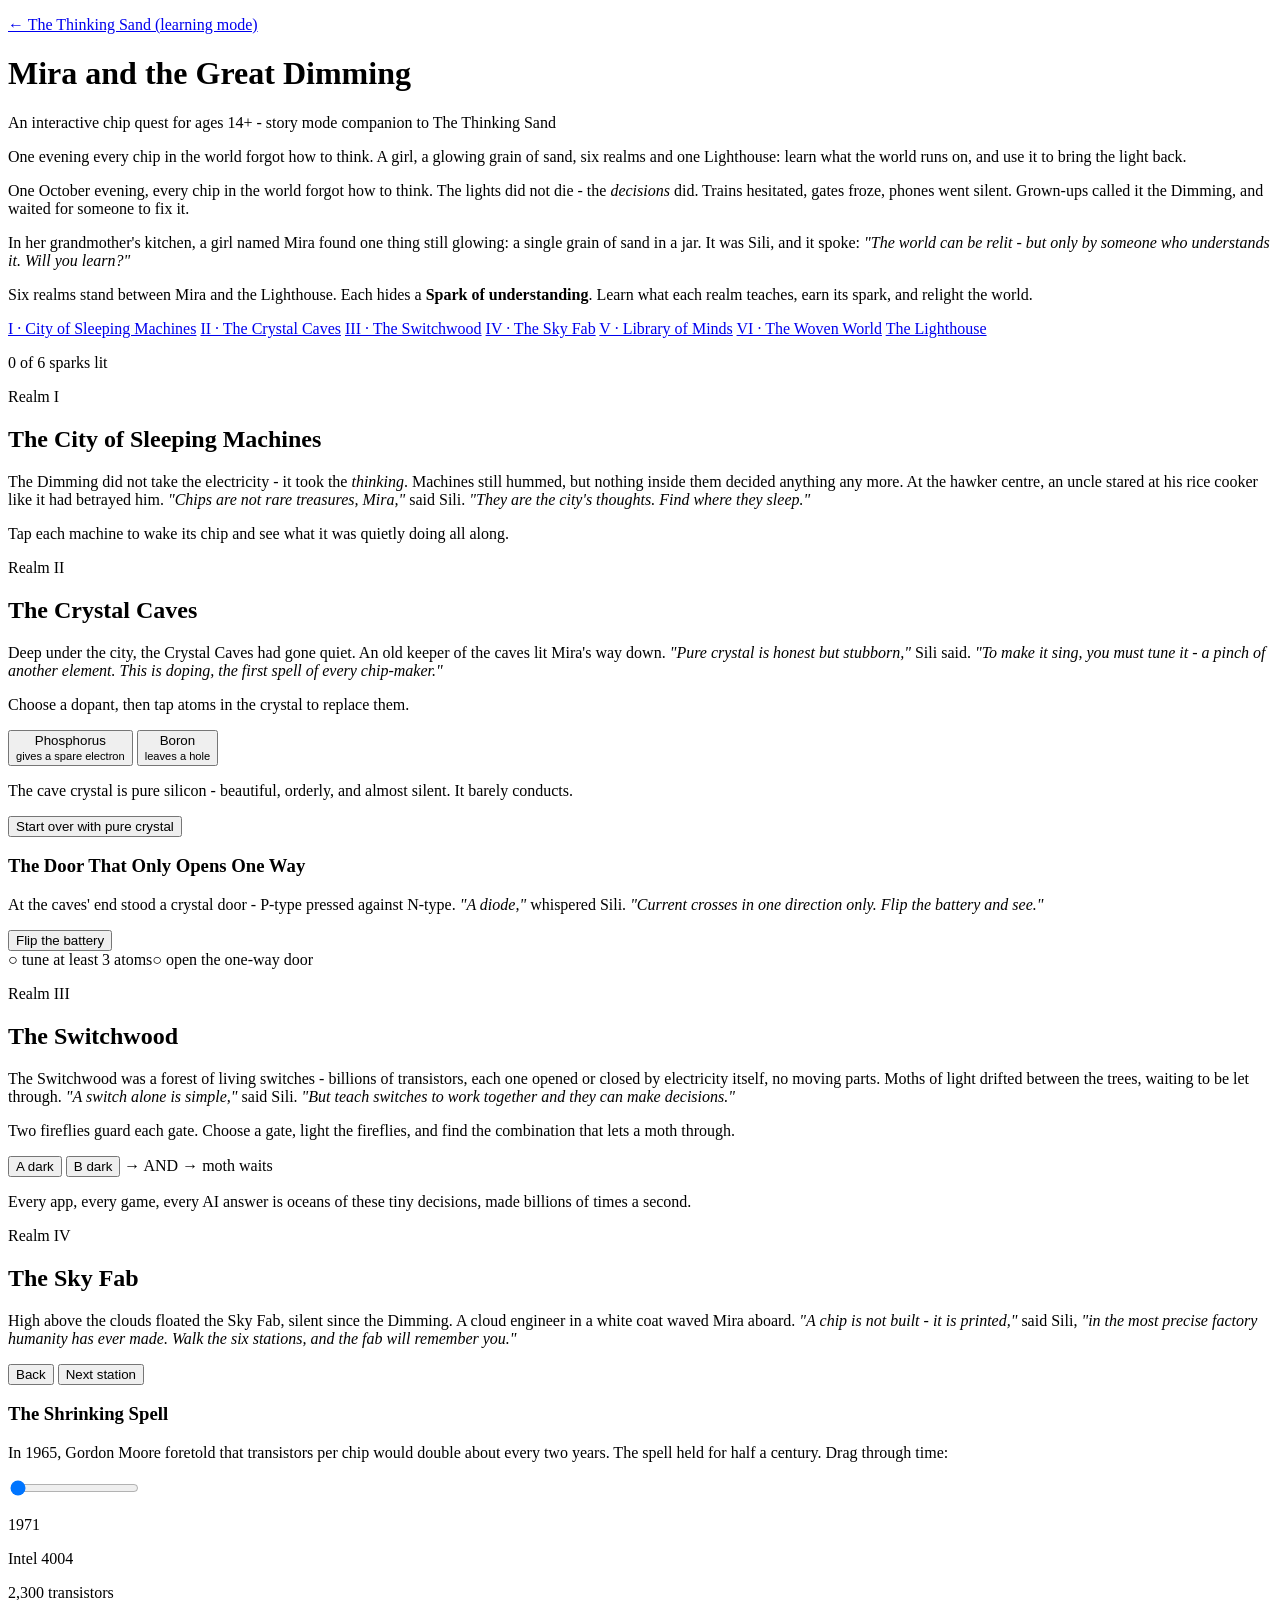
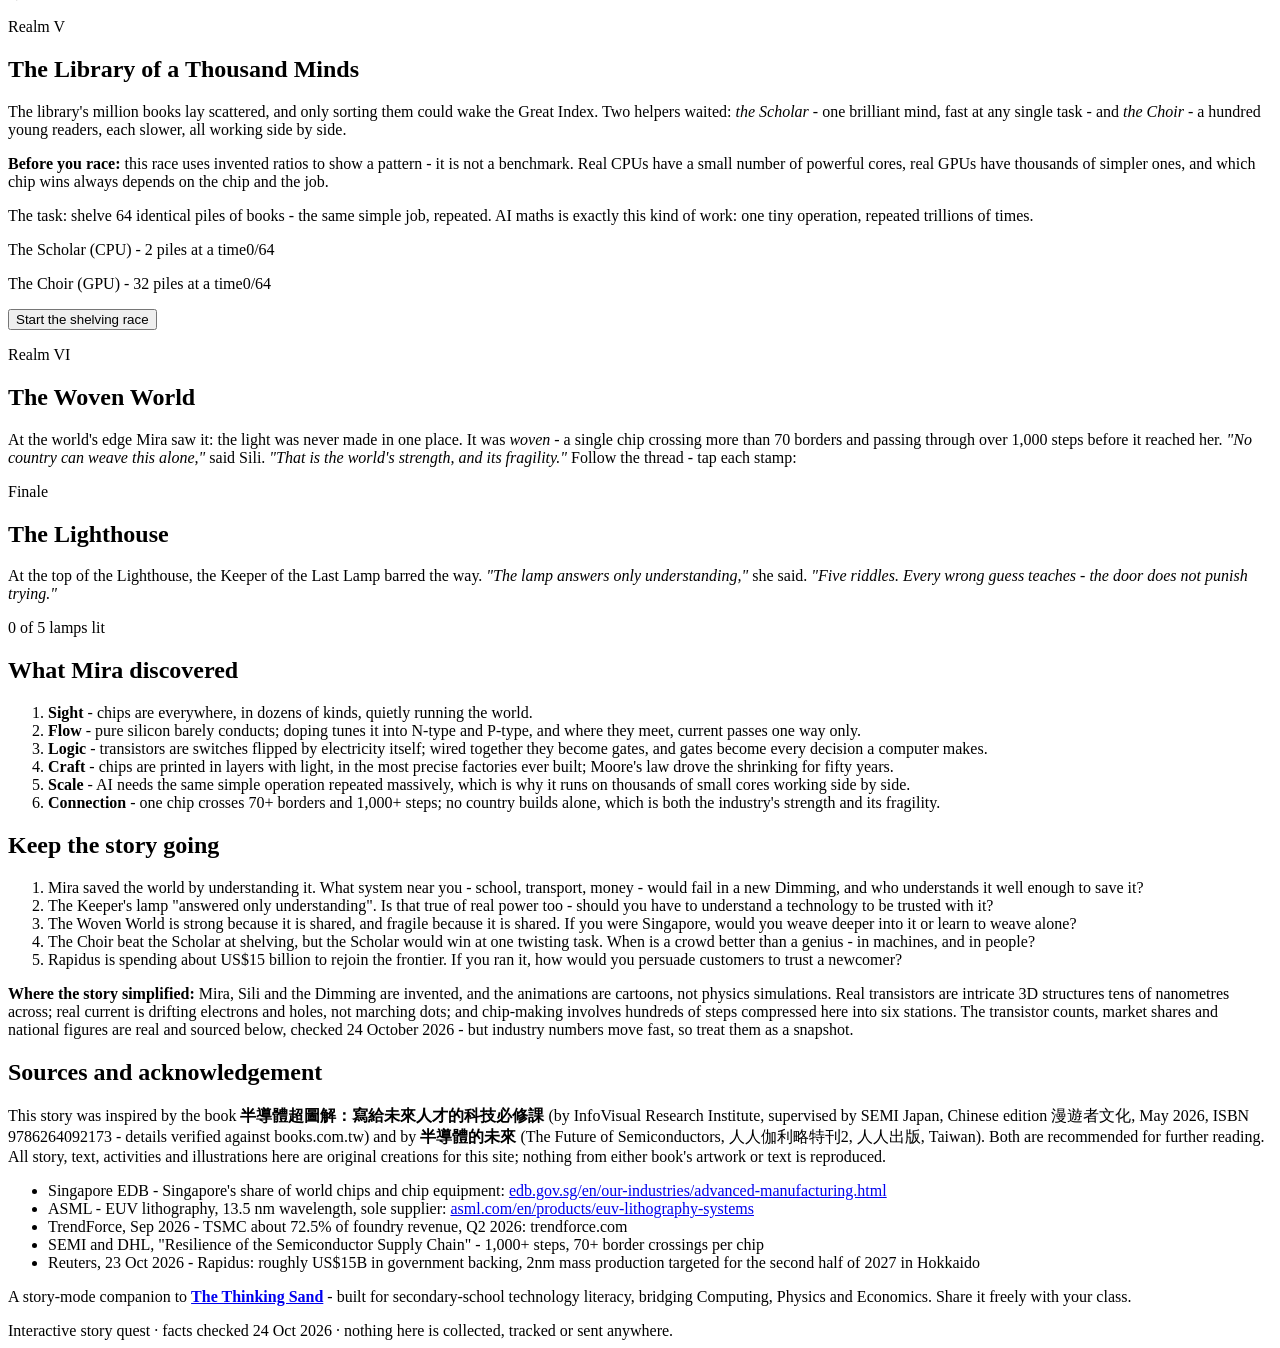
==== quest.html @ a7c20589 "Add adventure mode quest page (story + structure) This HTML file introduces an interactive quest tit" ====
<!DOCTYPE html>
<html lang="en">
<head>
<meta charset="UTF-8">
<meta name="viewport" content="width=device-width, initial-scale=1.0">
<title>Mira and the Great Dimming - A Chip Quest</title>
<meta name="description" content="One evening every chip in the world forgot how to think. Join Mira and Sili on an interactive quest through six realms - and use what you learn to bring the light back. For ages 14+.">
<link rel="stylesheet" href="quest.css">
</head>
<body>
<main class="card">
  <header class="hero">
    <p class="mode-switch"><a href="index.html">&larr; The Thinking Sand (learning mode)</a></p>
    <h1>Mira and the Great Dimming</h1>
    <p class="hero-fact">An interactive chip quest for ages 14+ - story mode companion to The Thinking Sand</p>
    <p class="intro">One evening every chip in the world forgot how to think. A girl, a glowing grain of sand, six realms and one Lighthouse: learn what the world runs on, and use it to bring the light back.</p>
  </header>

  <p>One October evening, every chip in the world forgot how to think. The lights did not die - the <em>decisions</em> did. Trains hesitated, gates froze, phones went silent. Grown-ups called it the Dimming, and waited for someone to fix it.</p>
  <p>In her grandmother's kitchen, a girl named Mira found one thing still glowing: a single grain of sand in a jar. It was Sili, and it spoke: <em>"The world can be relit - but only by someone who understands it. Will you learn?"</em></p>

  <div class="scene" id="sceneHero"></div>

  <p>Six realms stand between Mira and the Lighthouse. Each hides a <strong>Spark of understanding</strong>. Learn what each realm teaches, earn its spark, and relight the world.</p>

  <nav class="index" aria-label="Quest map">
    <a class="chip" href="#city">I &middot; City of Sleeping Machines</a>
    <a class="chip" href="#caves">II &middot; The Crystal Caves</a>
    <a class="chip" href="#forest">III &middot; The Switchwood</a>
    <a class="chip" href="#skyfab">IV &middot; The Sky Fab</a>
    <a class="chip" href="#library">V &middot; Library of Minds</a>
    <a class="chip" href="#woven">VI &middot; The Woven World</a>
    <a class="chip" href="#lighthouse">The Lighthouse</a>
  </nav>

  <div class="quest-sparks" id="sparkBar" aria-label="Sparks collected"></div>
  <p class="verdict" id="sparkCount">0 of 6 sparks lit</p>

  <section class="quest-realm quest-r1">
    <span class="anchor" id="city"></span>
    <p class="quest-kicker">Realm I</p>
    <h2 class="quest-title">The City of Sleeping Machines</h2>
    <div class="scene" id="sceneCity"></div>
    <p class="story">The Dimming did not take the electricity - it took the <em>thinking</em>. Machines still hummed, but nothing inside them decided anything any more. At the hawker centre, an uncle stared at his rice cooker like it had betrayed him. <em>"Chips are not rare treasures, Mira,"</em> said Sili. <em>"They are the city's thoughts. Find where they sleep."</em></p>
    <p class="story">Tap each machine to wake its chip and see what it was quietly doing all along.</p>
    <div class="huntgrid" id="cityGrid"></div>
    <p class="score" id="cityScore"></p>
    <div class="quest-earn" id="earn-sight" hidden><span class="quest-earn-ico">👁️</span><span>Spark of Sight earned - chips are everywhere. Sili glows a little brighter.</span></div>
  </section>

  <section class="quest-realm quest-r2">
    <span class="anchor" id="caves"></span>
    <p class="quest-kicker">Realm II</p>
    <h2 class="quest-title">The Crystal Caves</h2>
    <div class="scene" id="sceneCaves"></div>
    <p class="story">Deep under the city, the Crystal Caves had gone quiet. An old keeper of the caves lit Mira's way down. <em>"Pure crystal is honest but stubborn,"</em> Sili said. <em>"To make it sing, you must tune it - a pinch of another element. This is doping, the first spell of every chip-maker."</em></p>
    <p class="story">Choose a dopant, then tap atoms in the crystal to replace them.</p>
    <div class="dopick">
      <button type="button" id="pickP" class="dopant n picked">Phosphorus<br><small>gives a spare electron</small></button>
      <button type="button" id="pickB" class="dopant p">Boron<br><small>leaves a hole</small></button>
    </div>
    <div class="lattice" id="lattice"></div>
    <p class="verdict" id="dopeVerdict">The cave crystal is pure silicon - beautiful, orderly, and almost silent. It barely conducts.</p>
    <button type="button" class="mini" id="dopeReset">Start over with pure crystal</button>
    <h3>The Door That Only Opens One Way</h3>
    <p class="story">At the caves' end stood a crystal door - P-type pressed against N-type. <em>"A diode,"</em> whispered Sili. <em>"Current crosses in one direction only. Flip the battery and see."</em></p>
    <div id="diodeArt"></div>
    <button type="button" class="big-toggle" id="diodeBtn">Flip the battery</button>
    <div class="quest-check"><span id="chkDope">&#9675; tune at least 3 atoms</span><span id="chkDoor">&#9675; open the one-way door</span></div>
    <div class="quest-earn" id="earn-flow" hidden><span class="quest-earn-ico">🌊</span><span>Spark of Flow earned - doping steers current. Sili glows a little brighter.</span></div>
  </section>

  <section class="quest-realm quest-r3">
    <span class="anchor" id="forest"></span>
    <p class="quest-kicker">Realm III</p>
    <h2 class="quest-title">The Switchwood</h2>
    <div class="scene" id="sceneForest"></div>
    <p class="story">The Switchwood was a forest of living switches - billions of transistors, each one opened or closed by electricity itself, no moving parts. Moths of light drifted between the trees, waiting to be let through. <em>"A switch alone is simple,"</em> said Sili. <em>"But teach switches to work together and they can make decisions."</em></p>
    <p class="story">Two fireflies guard each gate. Choose a gate, light the fireflies, and find the combination that lets a moth through. <span id="gateStory"></span></p>
    <div class="dopick" id="gatePick" role="group" aria-label="Choose a gate"></div>
    <div class="io">
      <button type="button" class="io-btn" id="inA">A dark</button>
      <button type="button" class="io-btn" id="inB">B dark</button>
      <span class="arrow">&rarr;</span>
      <span class="gatebox" id="gateBox">AND</span>
      <span class="arrow">&rarr;</span>
      <span class="out" id="gateOut">moth waits</span>
    </div>
    <table class="truth" id="truthTable" aria-label="Truth table for the chosen gate"></table>
    <p class="verdict">Every app, every game, every AI answer is oceans of these tiny decisions, made billions of times a second.</p>
    <div class="quest-earn" id="earn-logic" hidden><span class="quest-earn-ico">🗝️</span><span>Spark of Logic earned - switches make decisions. Sili glows a little brighter.</span></div>
  </section>

  <section class="quest-realm quest-r4">
    <span class="anchor" id="skyfab"></span>
    <p class="quest-kicker">Realm IV</p>
    <h2 class="quest-title">The Sky Fab</h2>
    <div class="scene" id="sceneFab"></div>
    <p class="story">High above the clouds floated the Sky Fab, silent since the Dimming. A cloud engineer in a white coat waved Mira aboard. <em>"A chip is not built - it is printed,"</em> said Sili, <em>"in the most precise factory humanity has ever made. Walk the six stations, and the fab will remember you."</em></p>
    <div id="fabArt"></div>
    <p class="stepline" id="fabStepLine"></p>
    <p class="stepbody" id="fabStepBody"></p>
    <div class="stepnav">
      <button type="button" class="mini" id="fabBack">Back</button>
      <span class="dots" id="fabDots"></span>
      <button type="button" class="mini" id="fabNext">Next station</button>
    </div>
    <h3>The Shrinking Spell</h3>
    <p class="story">In 1965, Gordon Moore foretold that transistors per chip would double about every two years. The spell held for half a century. Drag through time:</p>
    <input type="range" id="mooreRange" min="0" max="7" value="0" step="1" aria-label="Year slider">
    <div class="moorecard">
      <p class="mooreyear" id="mooreYear">1971</p>
      <p class="moorechip" id="mooreChip">Intel 4004</p>
      <div class="moorebar"><span id="mooreFill"></span></div>
      <p class="moorecount" id="mooreCount">2,300 transistors</p>
    </div>
    <div class="quest-earn" id="earn-craft" hidden><span class="quest-earn-ico">🏔️</span><span>Spark of Craft earned - chips are printed in layers. Sili glows a little brighter.</span></div>
  </section>

  <section class="quest-realm quest-r5">
    <span class="anchor" id="library"></span>
    <p class="quest-kicker">Realm V</p>
    <h2 class="quest-title">The Library of a Thousand Minds</h2>
    <div class="scene" id="sceneLibrary"></div>
    <p class="story">The library's million books lay scattered, and only sorting them could wake the Great Index. Two helpers waited: <em>the Scholar</em> - one brilliant mind, fast at any single task - and <em>the Choir</em> - a hundred young readers, each slower, all working side by side.</p>
    <div class="callout"><strong>Before you race:</strong> this race uses invented ratios to show a pattern - it is not a benchmark. Real CPUs have a small number of powerful cores, real GPUs have thousands of simpler ones, and which chip wins always depends on the chip and the job.</div>
    <p class="racetask">The task: shelve 64 identical piles of books - the same simple job, repeated. AI maths is exactly this kind of work: one tiny operation, repeated trillions of times.</p>
    <p class="lanelabel"><span>The Scholar (CPU) - 2 piles at a time</span><span id="cpuCount">0/64</span></p>
    <div class="tiles" id="cpuTiles"></div>
    <p class="lanelabel"><span>The Choir (GPU) - 32 piles at a time</span><span id="gpuCount">0/64</span></p>
    <div class="tiles" id="gpuTiles"></div>
    <button type="button" class="big-toggle" id="raceBtn">Start the shelving race</button>
    <p class="verdict" id="raceVerdict" hidden>Same shelves, different strengths. The Scholar would win at one tricky, twisting task; the Choir wins when the task is the same simple move repeated massively - which is why AI runs on GPUs. And remember: the ratios were invented for teaching.</p>
    <div class="quest-earn" id="earn-scale" hidden><span class="quest-earn-ico">📚</span><span>Spark of Scale earned - parallel minds power AI. Sili glows a little brighter.</span></div>
  </section>

  <section class="quest-realm quest-r6">
    <span class="anchor" id="woven"></span>
    <p class="quest-kicker">Realm VI</p>
    <h2 class="quest-title">The Woven World</h2>
    <div class="scene" id="sceneWoven"></div>
    <p class="story">At the world's edge Mira saw it: the light was never made in one place. It was <em>woven</em> - a single chip crossing more than 70 borders and passing through over 1,000 steps before it reached her. <em>"No country can weave this alone,"</em> said Sili. <em>"That is the world's strength, and its fragility."</em> Follow the thread - tap each stamp:</p>
    <div class="stamps" id="stamps"></div>
    <div class="passcard">
      <p class="passstage" id="passStage"></p>
      <p class="passbody" id="passBody"></p>
    </div>
    <p class="score" id="passScore"></p>
    <div class="quest-earn" id="earn-woven" hidden><span class="quest-earn-ico">🧵</span><span>Spark of Connection earned - no one builds alone. Sili glows a little brighter.</span></div>
  </section>

  <section class="quest-realm quest-fin">
    <span class="anchor" id="lighthouse"></span>
    <p class="quest-kicker">Finale</p>
    <h2 class="quest-title">The Lighthouse</h2>
    <div class="scene" id="sceneLighthouse"></div>
    <p class="story">At the top of the Lighthouse, the Keeper of the Last Lamp barred the way. <em>"The lamp answers only understanding,"</em> she said. <em>"Five riddles. Every wrong guess teaches - the door does not punish trying."</em></p>
    <div class="quest-lamps" id="lamps"></div>
    <p class="verdict" id="lampCount">0 of 5 lamps lit</p>
    <div id="riddles"></div>
    <div class="quest-dawn" id="dawn" hidden>
      <h3>The world relights.</h3>
      <p>One by one the windows woke, the gates swung open, the trains remembered their way. Sili's glow softened. <em>"You see now,"</em> it said. <em>"The light was never in the machines. It was in understanding them - and that is a light no Dimming can take."</em> Mira smiled. She had saved the world the only way anyone ever does: by learning how it works.</p>
    </div>
  </section>

  <h2>What Mira discovered</h2>
  <ol class="discussion">
    <li><strong>Sight</strong> - chips are everywhere, in dozens of kinds, quietly running the world.</li>
    <li><strong>Flow</strong> - pure silicon barely conducts; doping tunes it into N-type and P-type, and where they meet, current passes one way only.</li>
    <li><strong>Logic</strong> - transistors are switches flipped by electricity itself; wired together they become gates, and gates become every decision a computer makes.</li>
    <li><strong>Craft</strong> - chips are printed in layers with light, in the most precise factories ever built; Moore's law drove the shrinking for fifty years.</li>
    <li><strong>Scale</strong> - AI needs the same simple operation repeated massively, which is why it runs on thousands of small cores working side by side.</li>
    <li><strong>Connection</strong> - one chip crosses 70+ borders and 1,000+ steps; no country builds alone, which is both the industry's strength and its fragility.</li>
  </ol>

  <h2>Keep the story going</h2>
  <ol class="discussion">
    <li>Mira saved the world by understanding it. What system near you - school, transport, money - would fail in a new Dimming, and who understands it well enough to save it?</li>
    <li>The Keeper's lamp "answered only understanding". Is that true of real power too - should you have to understand a technology to be trusted with it?</li>
    <li>The Woven World is strong because it is shared, and fragile because it is shared. If you were Singapore, would you weave deeper into it or learn to weave alone?</li>
    <li>The Choir beat the Scholar at shelving, but the Scholar would win at one twisting task. When is a crowd better than a genius - in machines, and in people?</li>
    <li>Rapidus is spending about US$15 billion to rejoin the frontier. If you ran it, how would you persuade customers to trust a newcomer?</li>
  </ol>

  <div class="callout honesty"><strong>Where the story simplified:</strong> Mira, Sili and the Dimming are invented, and the animations are cartoons, not physics simulations. Real transistors are intricate 3D structures tens of nanometres across; real current is drifting electrons and holes, not marching dots; and chip-making involves hundreds of steps compressed here into six stations. The transistor counts, market shares and national figures are real and sourced below, checked 24 October 2026 - but industry numbers move fast, so treat them as a snapshot.</div>

  <h2>Sources and acknowledgement</h2>
  <p>This story was inspired by the book <strong>半導體超圖解：寫給未來人才的科技必修課</strong> (by InfoVisual Research Institute, supervised by SEMI Japan, Chinese edition 漫遊者文化, May 2026, ISBN 9786264092173 - details verified against books.com.tw) and by <strong>半導體的未來</strong> (The Future of Semiconductors, 人人伽利略特刊2, 人人出版, Taiwan). Both are recommended for further reading. All story, text, activities and illustrations here are original creations for this site; nothing from either book's artwork or text is reproduced.</p>
  <ul class="sources">
    <li>Singapore EDB - Singapore's share of world chips and chip equipment: <a href="https://www.edb.gov.sg/en/our-industries/advanced-manufacturing.html">edb.gov.sg/en/our-industries/advanced-manufacturing.html</a></li>
    <li>ASML - EUV lithography, 13.5 nm wavelength, sole supplier: <a href="https://www.asml.com/en/products/euv-lithography-systems">asml.com/en/products/euv-lithography-systems</a></li>
    <li>TrendForce, Sep 2026 - TSMC about 72.5% of foundry revenue, Q2 2026: trendforce.com</li>
    <li>SEMI and DHL, "Resilience of the Semiconductor Supply Chain" - 1,000+ steps, 70+ border crossings per chip</li>
    <li>Reuters, 23 Oct 2026 - Rapidus: roughly US$15B in government backing, 2nm mass production targeted for the second half of 2027 in Hokkaido</li>
  </ul>
  <p>A story-mode companion to <a href="index.html"><strong>The Thinking Sand</strong></a> - built for secondary-school technology literacy, bridging Computing, Physics and Economics. Share it freely with your class.</p>

  <footer class="closing">Interactive story quest &middot; facts checked 24 Oct 2026 &middot; nothing here is collected, tracked or sent anywhere.</footer>
</main>
<script src="quest.js"></script>
</body>
</html>
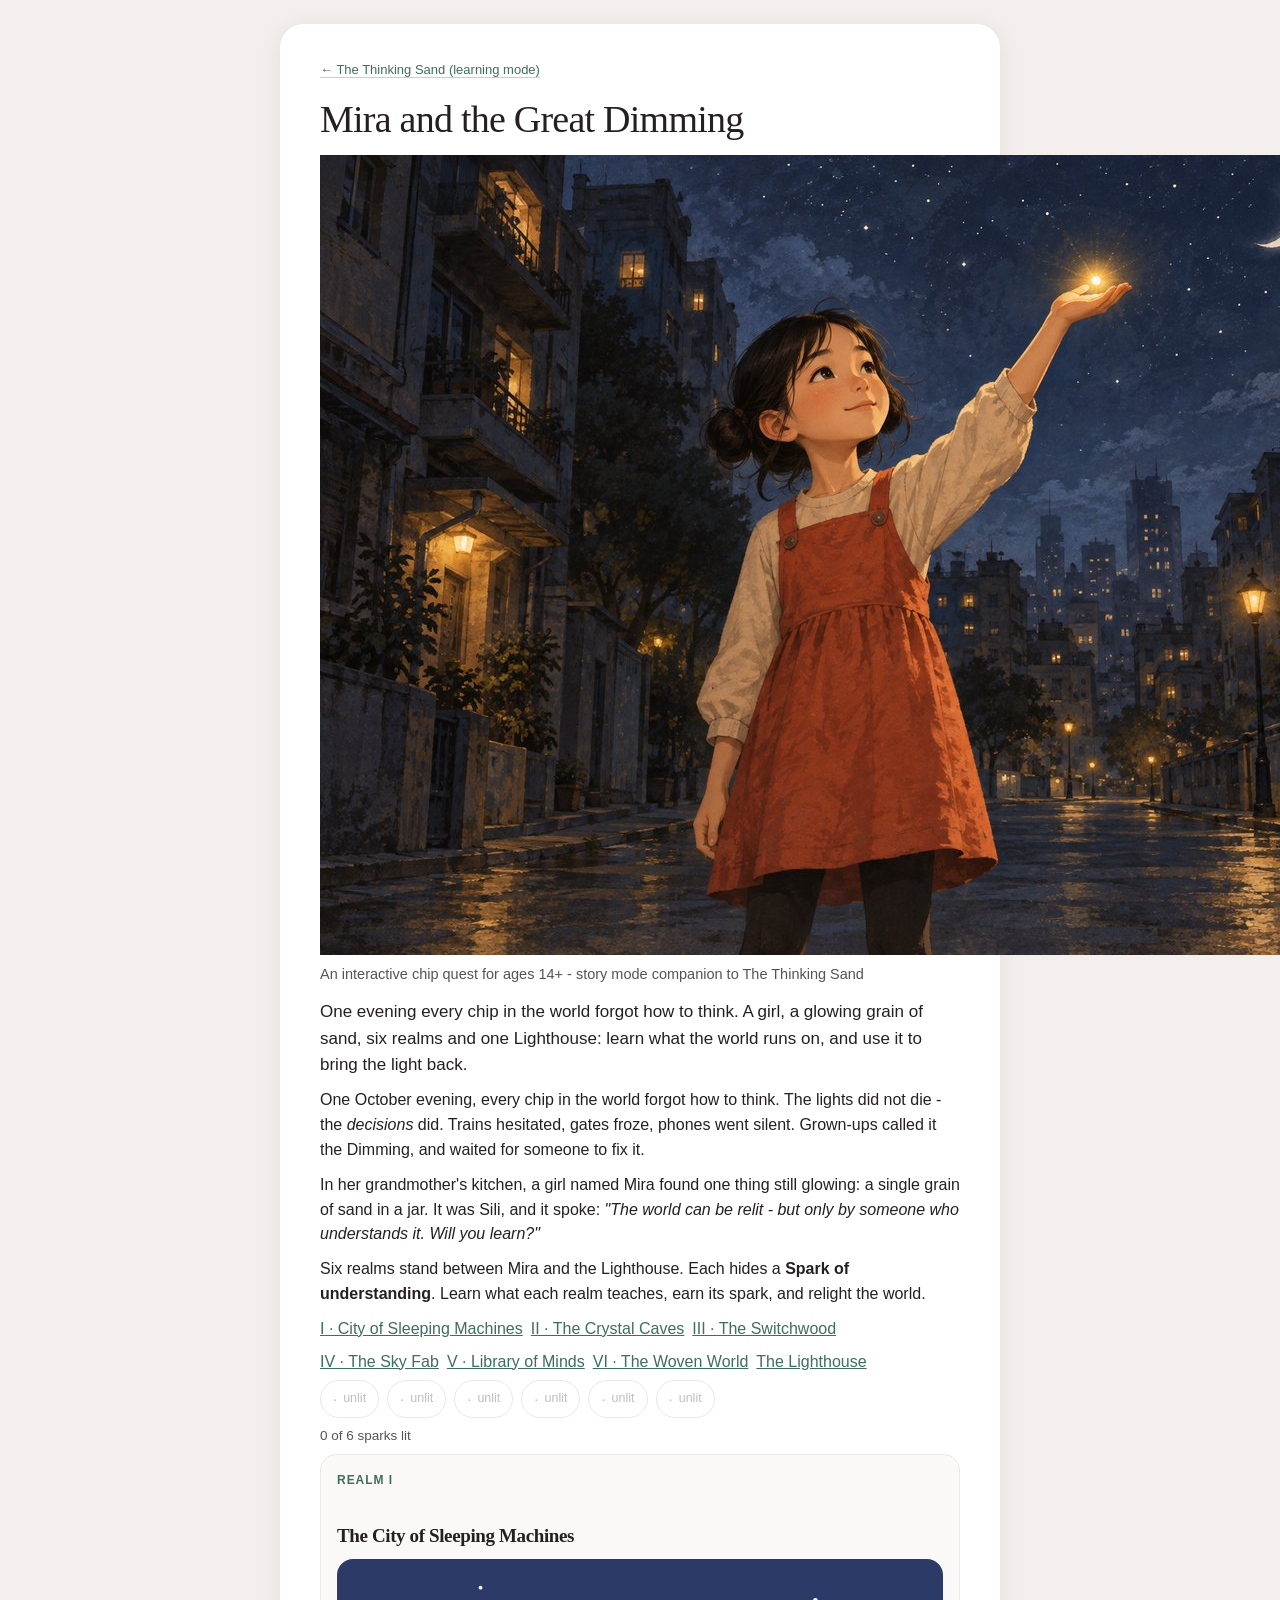
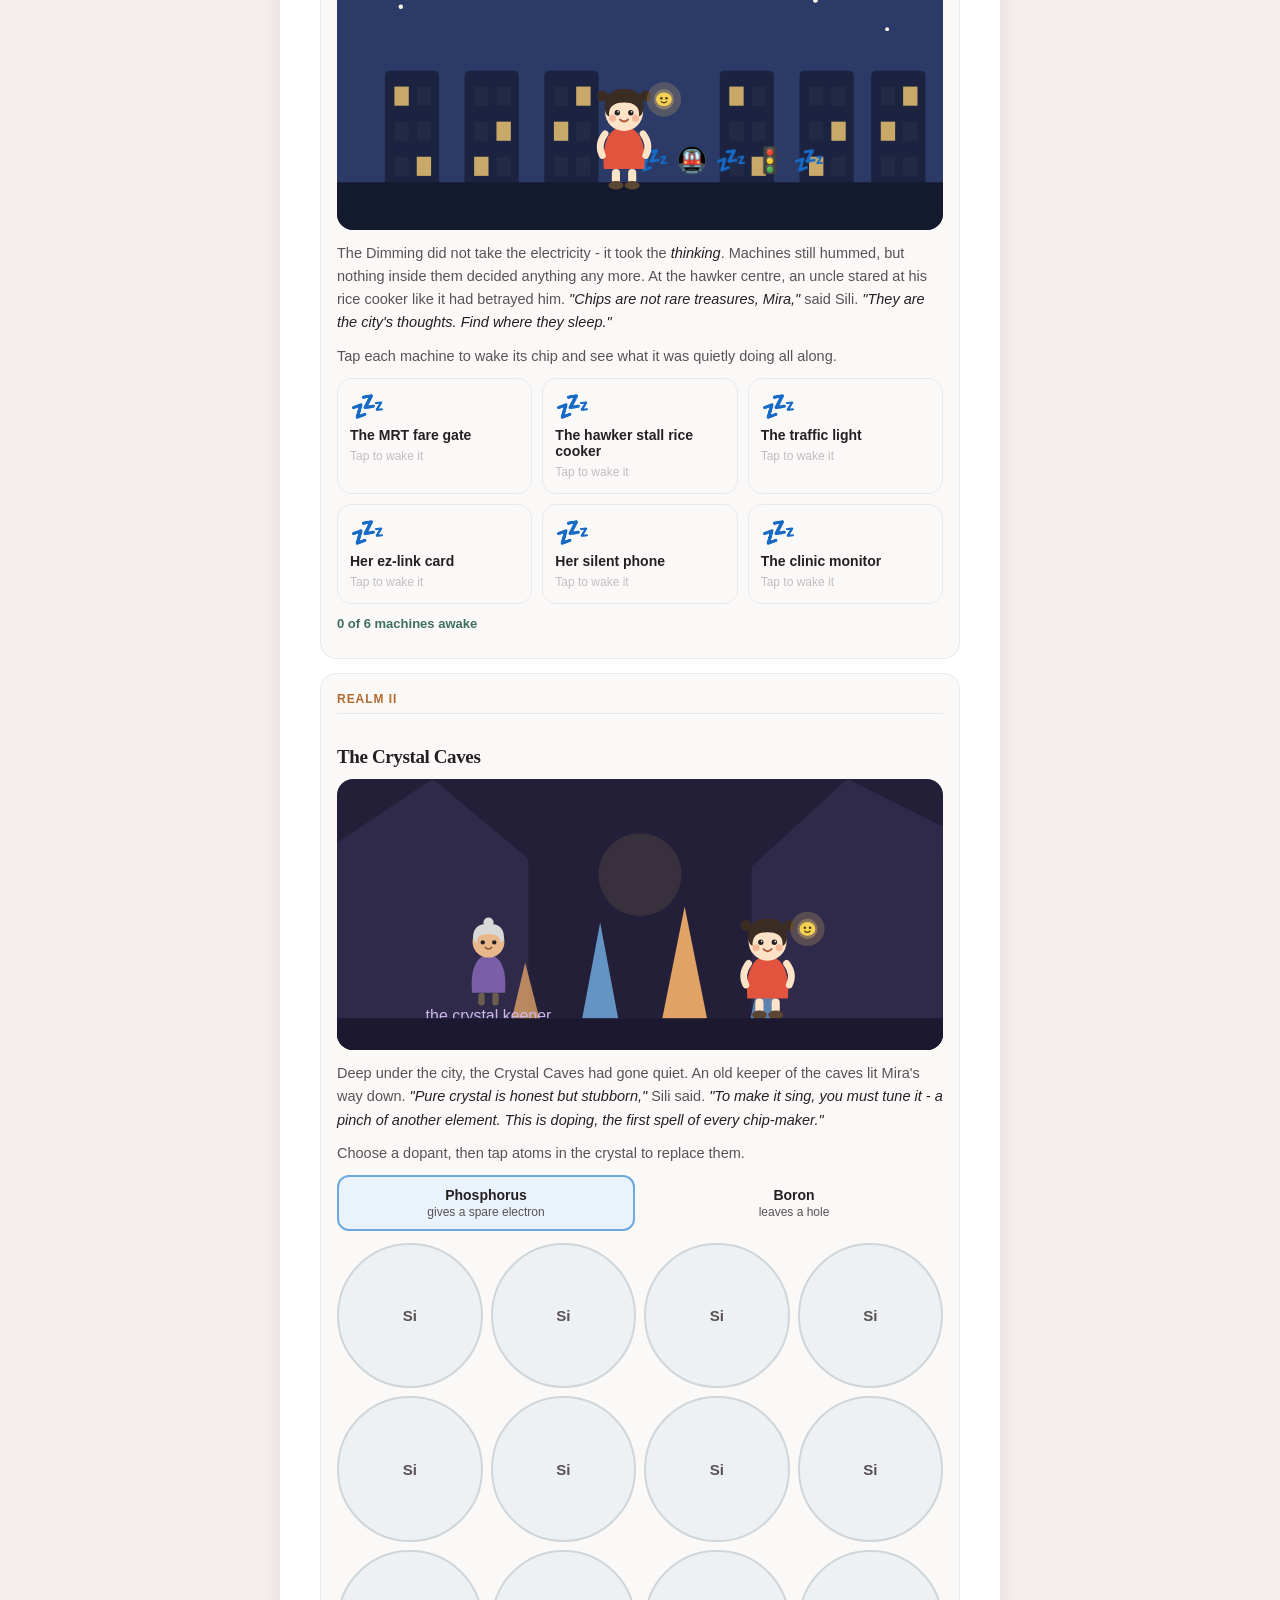
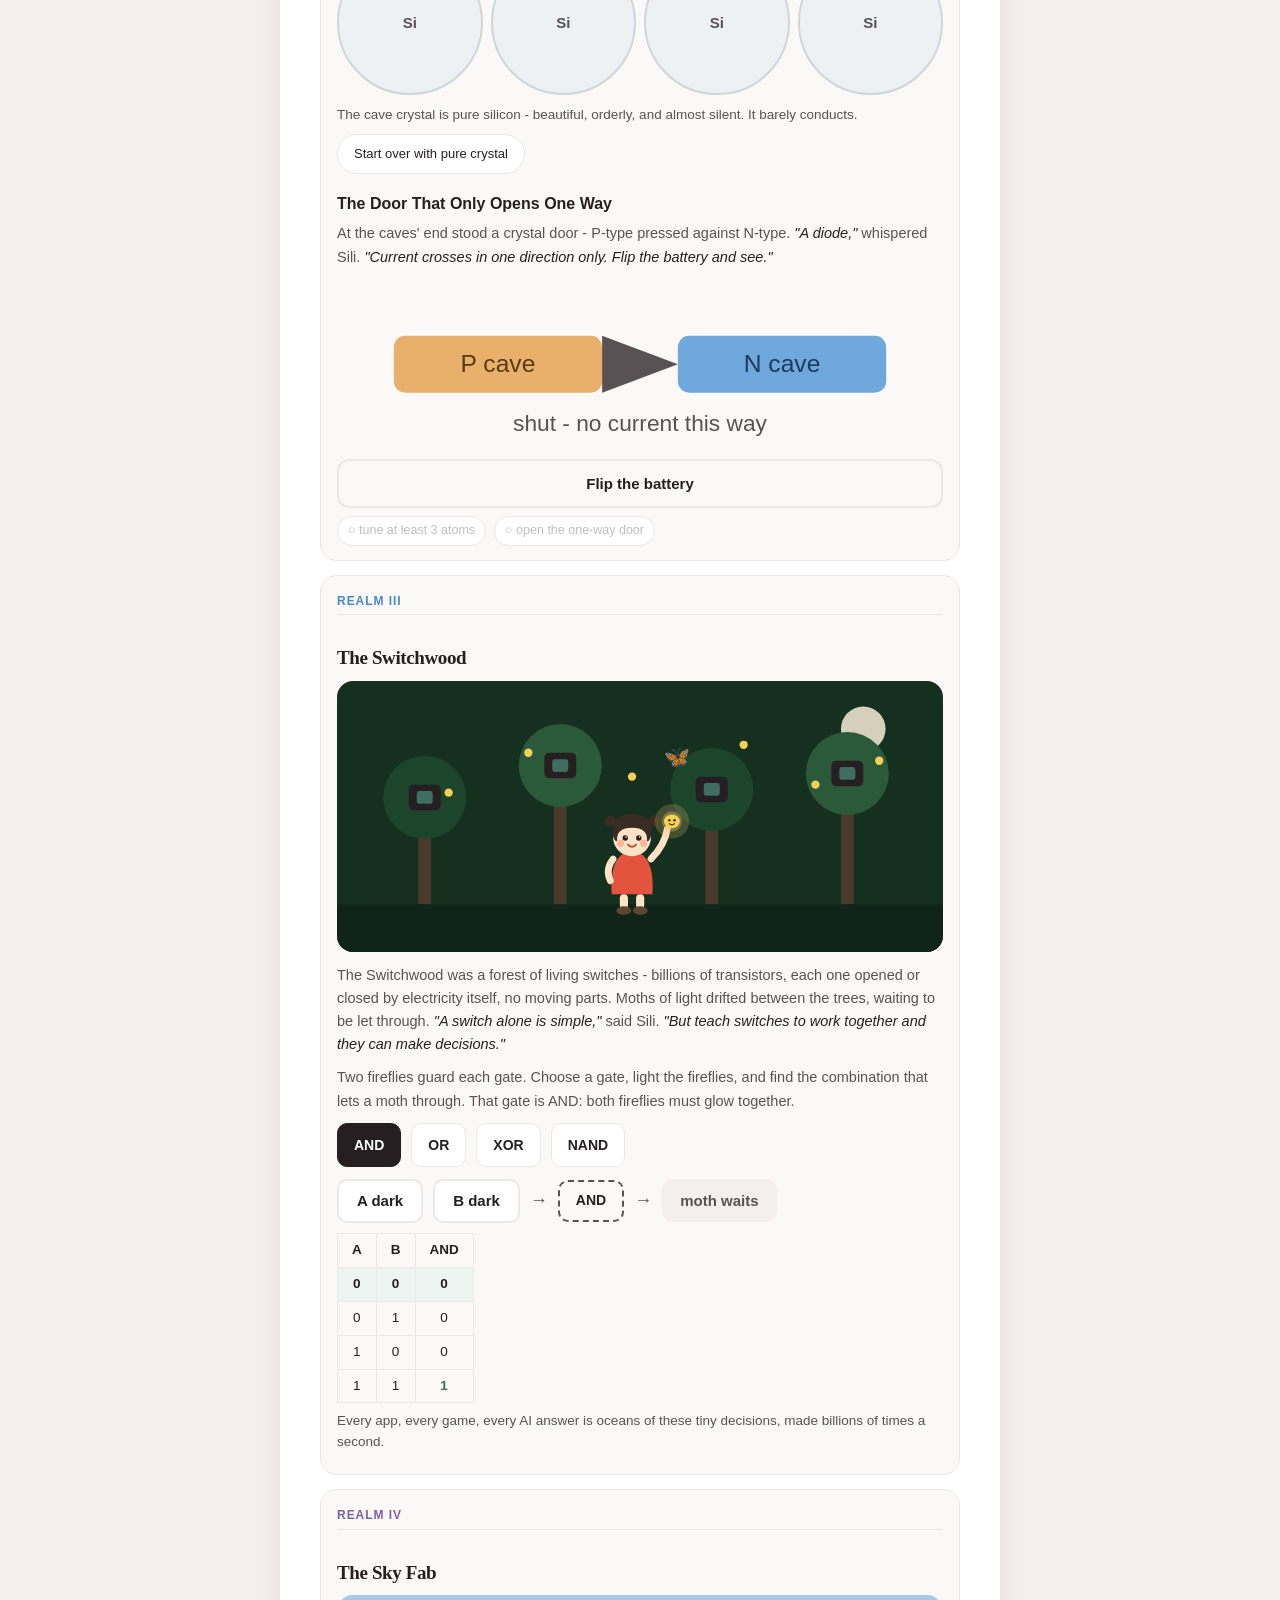
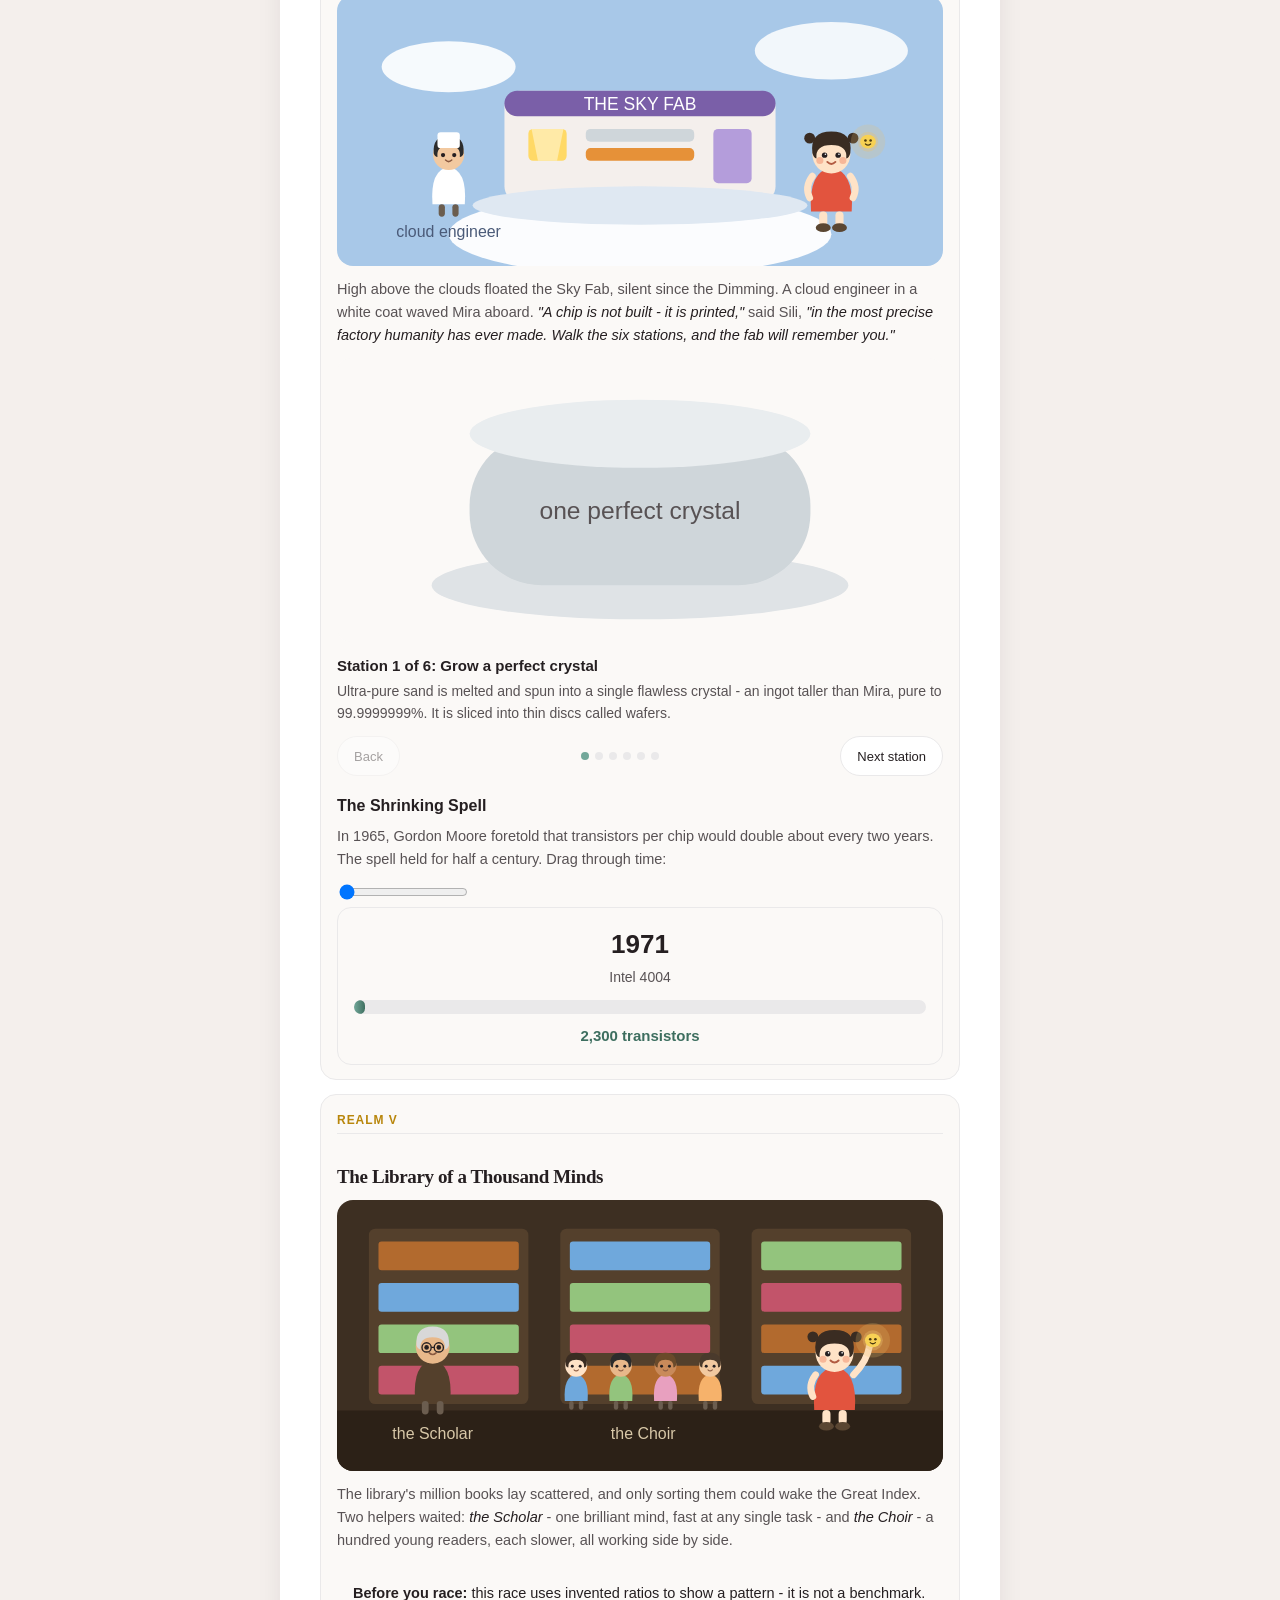
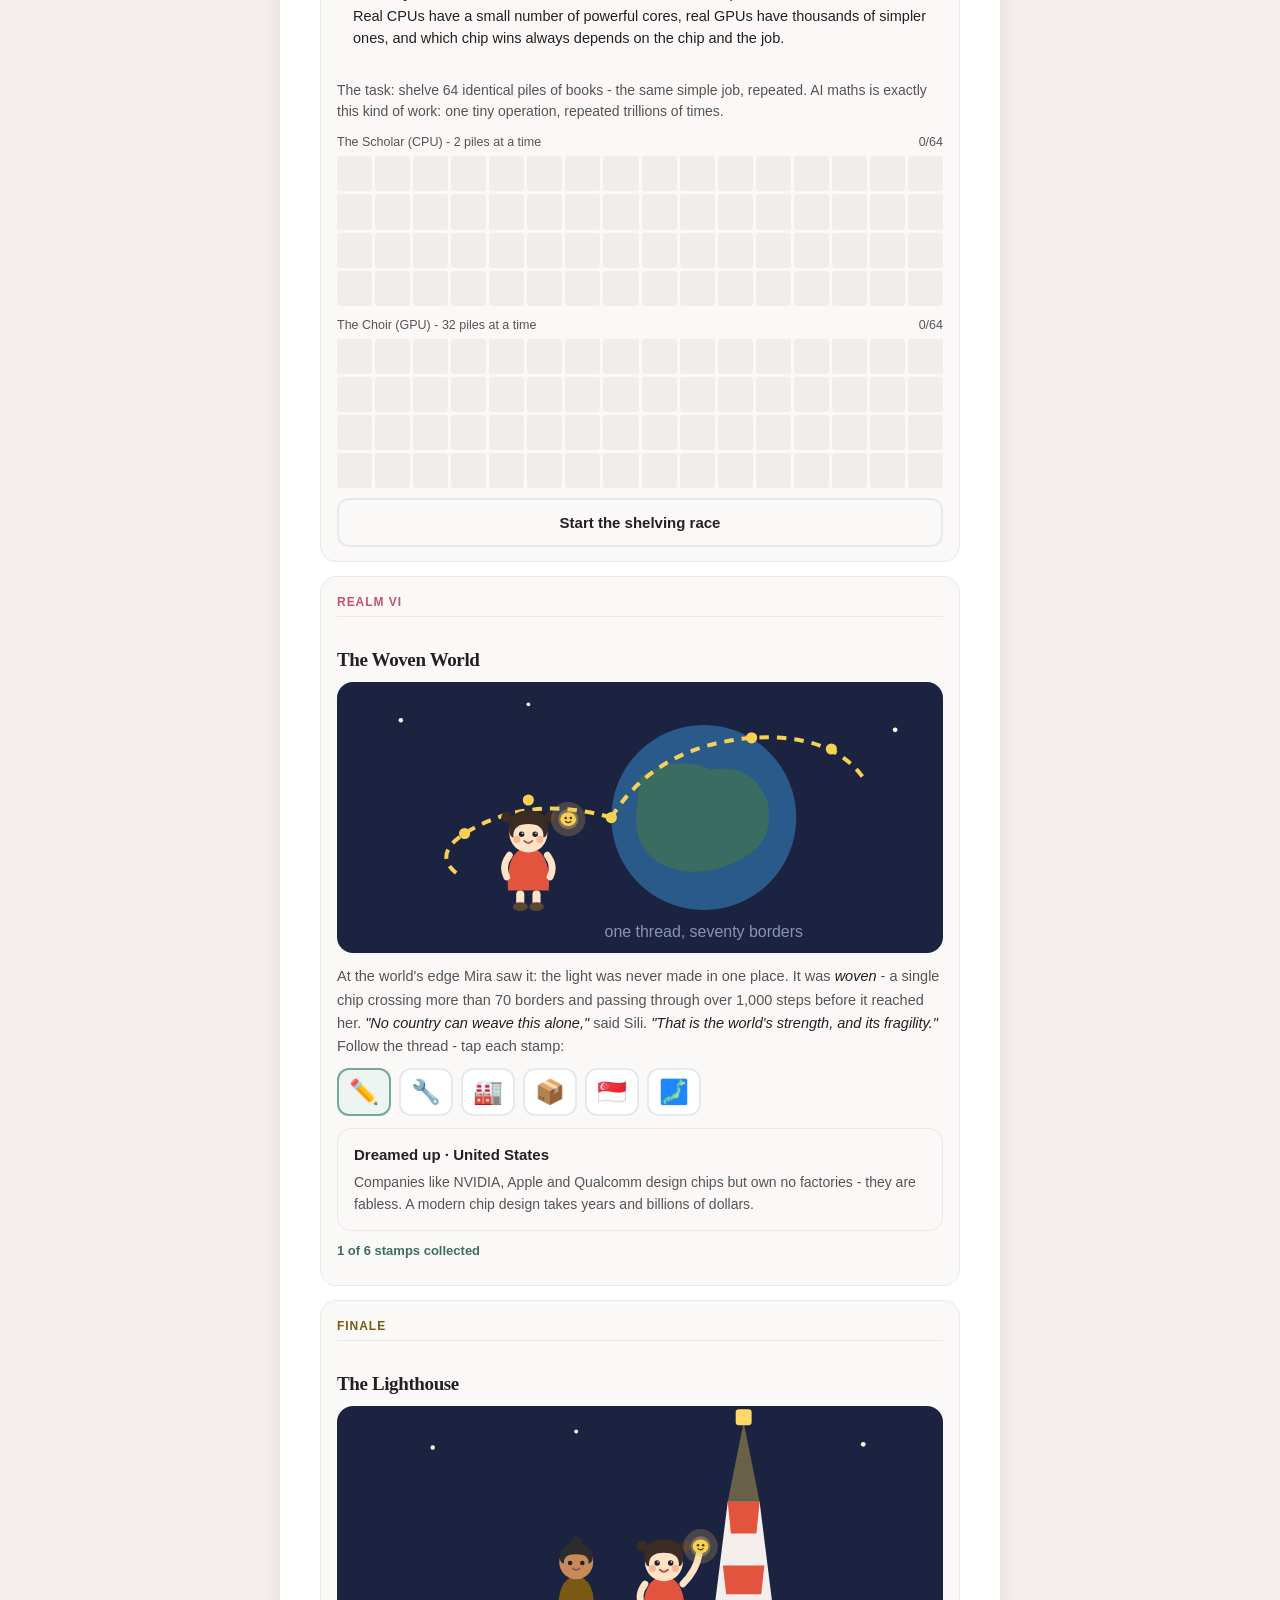
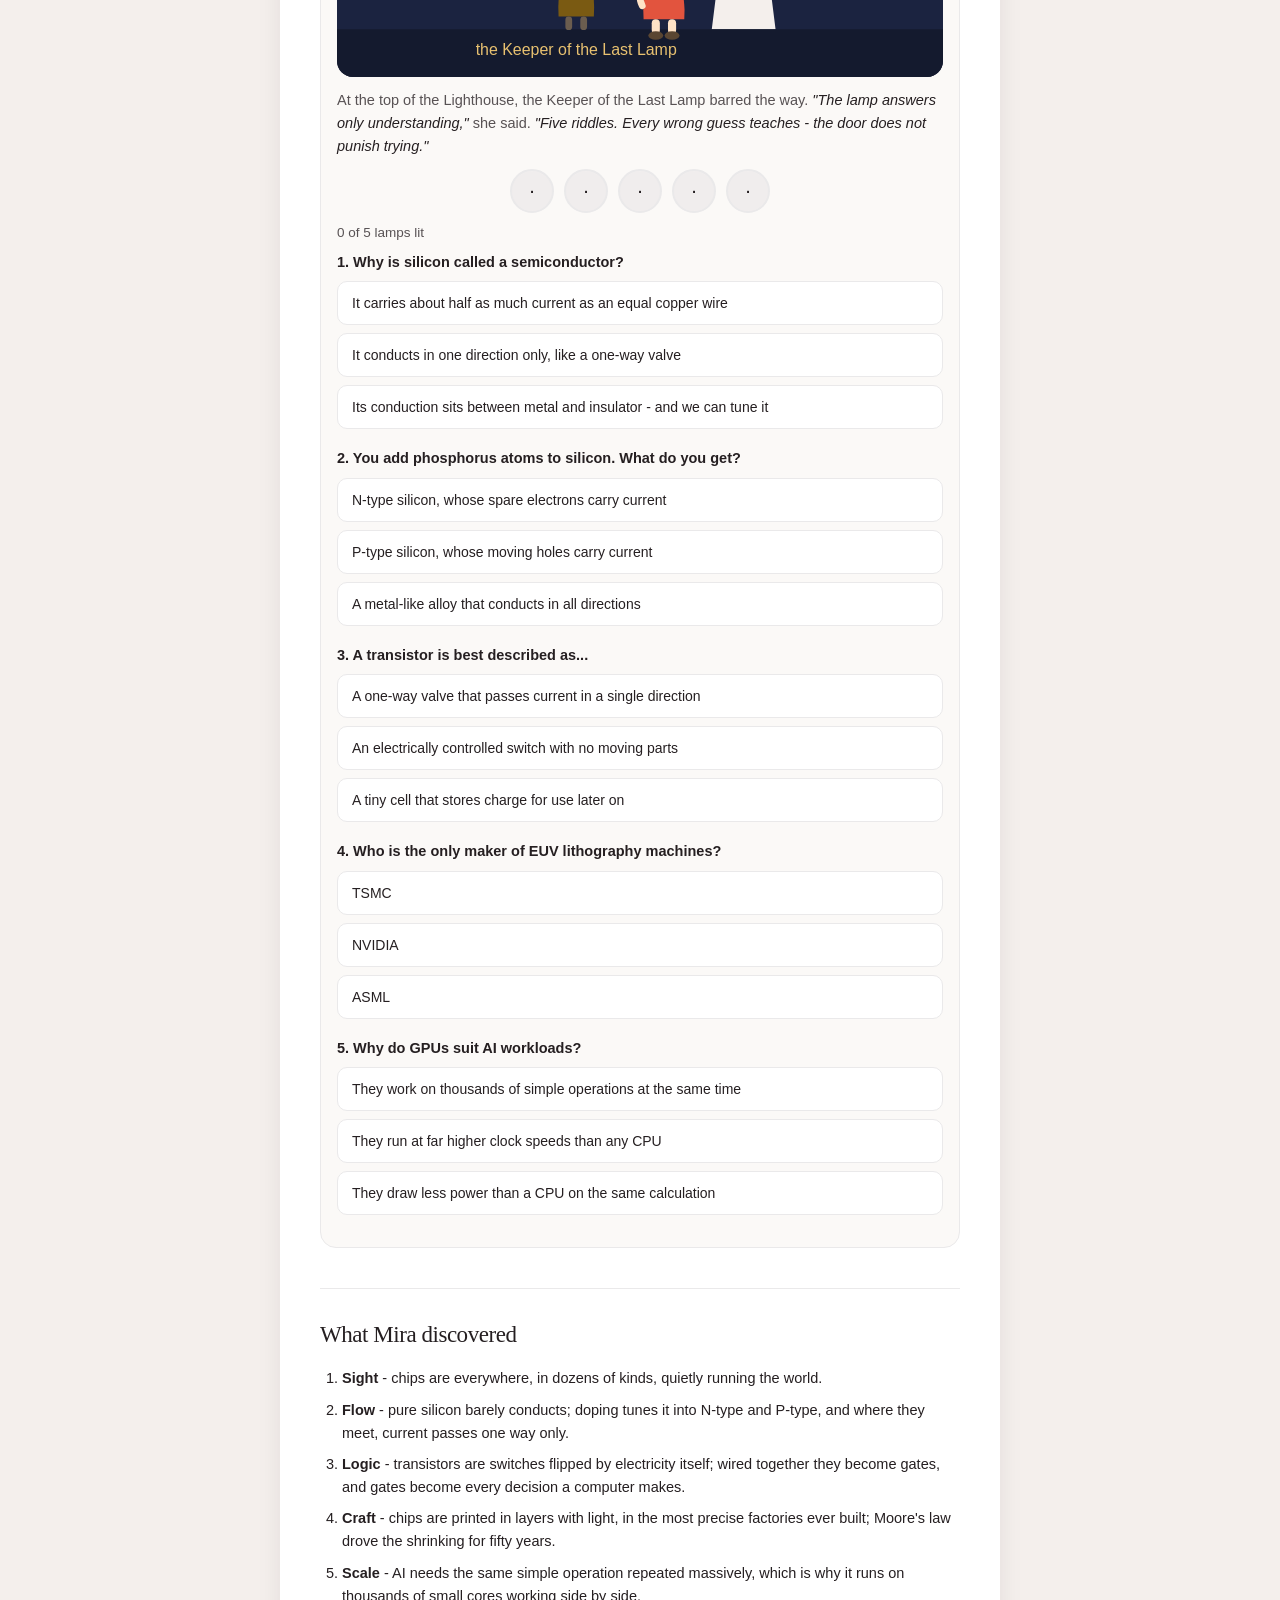
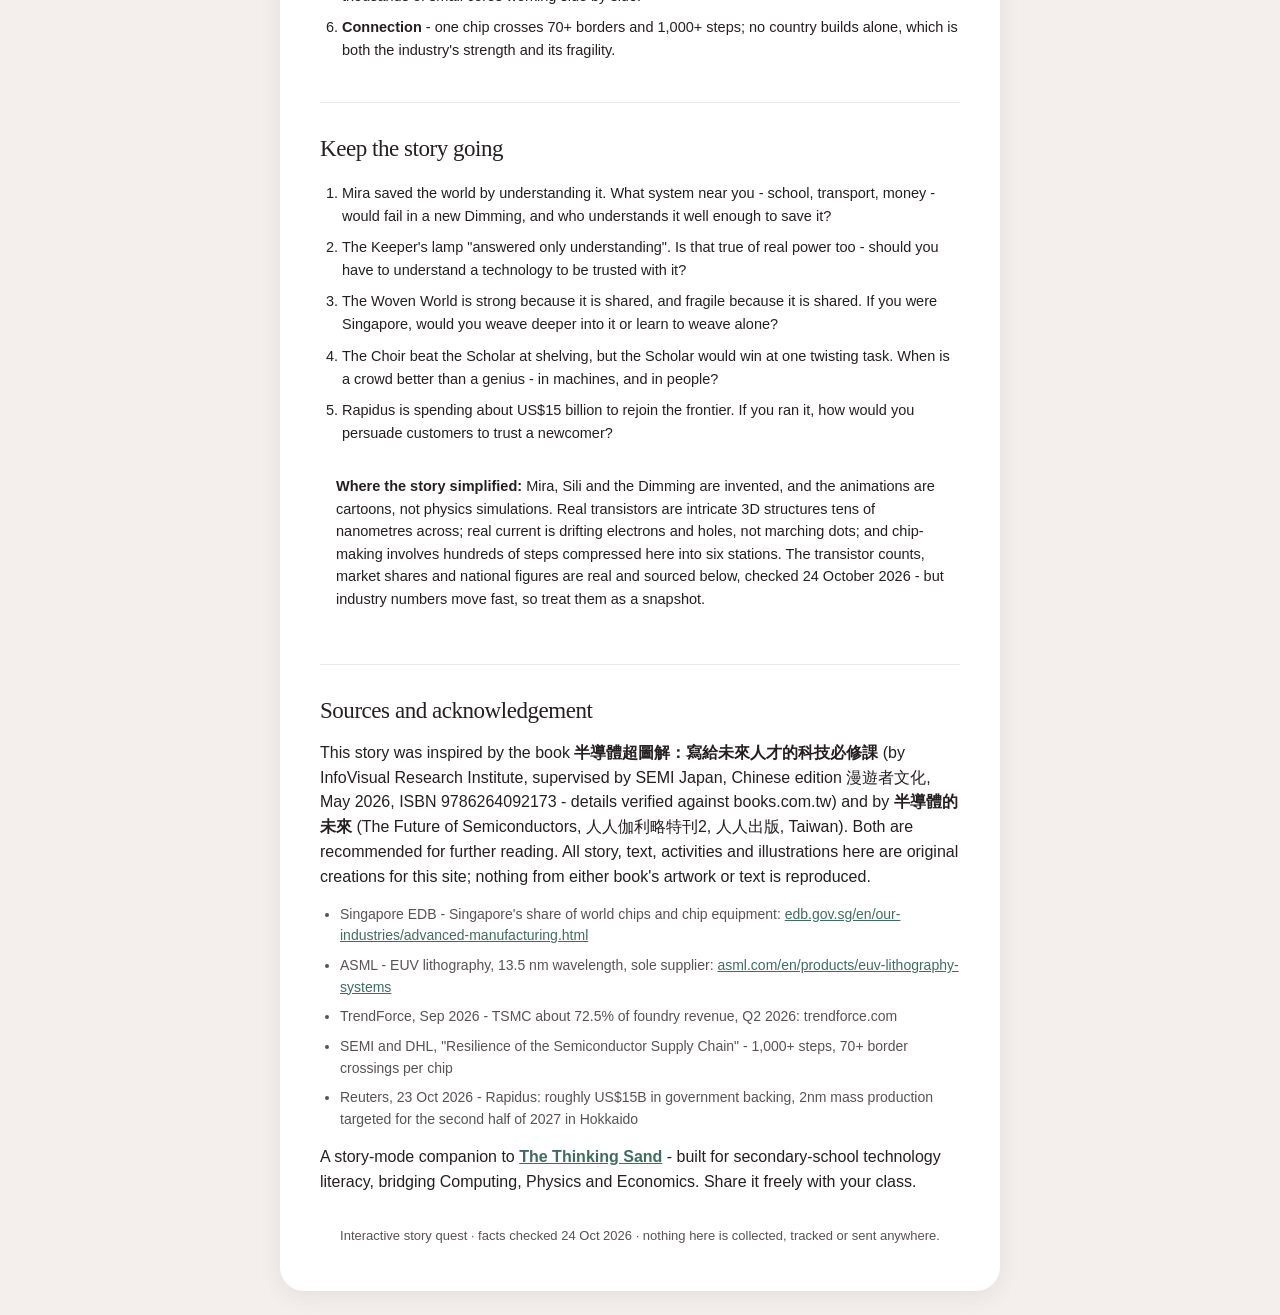
==== commit d507211d: "Remove empty scene div from quest.html Removed empty scene div from the quest HTML." ====
--- a/quest.html
+++ b/quest.html
@@ -12,14 +12,13 @@
   <header class="hero">
     <p class="mode-switch"><a href="index.html">&larr; The Thinking Sand (learning mode)</a></p>
     <h1>Mira and the Great Dimming</h1>
+    <img class="hero-mira" src="mira-hero.svg" alt="Mira, a young girl in a red dress, holds a tiny glowing grain of sand aloft on a dimmed city street at night" width="1200" height="800">
     <p class="hero-fact">An interactive chip quest for ages 14+ - story mode companion to The Thinking Sand</p>
     <p class="intro">One evening every chip in the world forgot how to think. A girl, a glowing grain of sand, six realms and one Lighthouse: learn what the world runs on, and use it to bring the light back.</p>
   </header>
 
   <p>One October evening, every chip in the world forgot how to think. The lights did not die - the <em>decisions</em> did. Trains hesitated, gates froze, phones went silent. Grown-ups called it the Dimming, and waited for someone to fix it.</p>
   <p>In her grandmother's kitchen, a girl named Mira found one thing still glowing: a single grain of sand in a jar. It was Sili, and it spoke: <em>"The world can be relit - but only by someone who understands it. Will you learn?"</em></p>
-
-  <div class="scene" id="sceneHero"></div>
 
   <p>Six realms stand between Mira and the Lighthouse. Each hides a <strong>Spark of understanding</strong>. Learn what each realm teaches, earn its spark, and relight the world.</p>
 
--- a/quest.css
+++ b/quest.css
@@ -0,0 +1,226 @@
+/* The Thinking Sand - styles (standalone, no dependencies) */
+:root {
+  --ink: #251f21;
+  --ink2: #585254;
+  --ink4: #c0bebf;
+  --hairline: #eae9ea;
+  --sand: #f4efec;
+  --teal: #73a89a;
+  --teal-dark: #3d6e5f;
+  --red: #ed313e;
+}
+* { box-sizing: border-box; }
+body {
+  margin: 0;
+  background: var(--sand);
+  color: var(--ink);
+  font-family: -apple-system, BlinkMacSystemFont, "Segoe UI", Roboto, "Helvetica Neue", Arial, sans-serif;
+  font-size: 16px;
+  line-height: 1.55;
+}
+.card {
+  max-width: 720px;
+  margin: 24px auto;
+  background: #fff;
+  border-radius: 24px;
+  padding: 28px 22px 36px;
+  box-shadow: 0 4px 24px rgba(37, 31, 33, 0.08);
+}
+h1, h2 { font-family: Georgia, "Times New Roman", serif; font-weight: 400; letter-spacing: -0.02em; }
+h1 { font-size: 32px; margin: 4px 0 6px; }
+h2 { font-size: 23px; margin: 40px 0 12px; border-top: 1px solid var(--hairline); padding-top: 28px; }
+section:first-of-type h2 { border-top: none; }
+h3 { font-size: 16px; margin: 22px 0 2px; }
+.sub { color: var(--ink2); font-size: 13.5px; margin: 0 0 10px; }
+p { margin: 10px 0; }
+.hero-fact { color: var(--ink2); font-size: 14.5px; margin: 0 0 14px; }
+.intro { font-size: 17px; }
+.keysentence { border-left: 3px solid var(--teal); padding-left: 14px; font-weight: 600; font-size: 17px; }
+hr { border: none; border-top: 1px solid var(--hairline); margin: 24px 0; }
+a { color: var(--teal-dark); }
+.callout { border-radius: 12px; padding: 14px 16px; margin: 16px 0; font-size: 14.5px; }
+.callout p { margin: 4px 0 0; }
+.callout.note { background: #fbf9f7; border-left: 3px solid var(--teal); }
+.callout.warning { background: var(--sand); }
+.closing { color: var(--ink2); font-size: 13px; margin-top: 32px; text-align: center; }
+.sources { font-size: 14px; color: var(--ink2); padding-left: 20px; }
+.sources li { margin-bottom: 8px; word-wrap: break-word; }
+.discuss li { margin-bottom: 10px; }
+
+/* Hero artwork */
+.heroart { margin: 16px 0 8px; }
+.heroart svg { width: 100%; height: auto; display: block; background: linear-gradient(160deg, #fbf6ee 0%, #f2f7f5 60%, #eef3fa 100%); border-radius: 16px; }
+@keyframes sparkPulse { 0%, 100% { opacity: 1; } 50% { opacity: 0.5; } }
+.spark { animation: sparkPulse 2.2s ease-in-out infinite; }
+
+/* Chapter nav */
+.index { display: flex; flex-wrap: wrap; gap: 8px; margin: 10px 0 4px; }
+.index button { border: 1px solid var(--hairline); border-radius: 999px; padding: 8px 14px; font-size: 13px; cursor: pointer; min-height: 36px; color: var(--ink); }
+.index button:nth-child(1) { background: #eef4f1; }
+.index button:nth-child(2) { background: #fdf3e7; }
+.index button:nth-child(3) { background: #eaf2fb; }
+.index button:nth-child(4) { background: #f3eef9; }
+.index button:nth-child(5) { background: #fef6e0; }
+.index button:nth-child(6) { background: #fdeef0; }
+.index button:nth-child(7) { background: #edf7f3; }
+.index button:active { filter: brightness(0.95); }
+
+/* Chip hunt + family */
+.huntgrid { display: grid; grid-template-columns: repeat(2, 1fr); gap: 10px; margin: 8px 0; }
+@media (min-width: 640px) { .huntgrid { grid-template-columns: repeat(3, 1fr); } }
+.hunt { border: 1px solid var(--hairline); border-radius: 14px; background: #fbf9f7; padding: 14px 12px; text-align: left; cursor: pointer; display: flex; flex-direction: column; gap: 6px; min-height: 96px; font-size: 14px; color: var(--ink); }
+.hunt.found { background: #eef4f1; border-color: #bcd6cc; }
+.hunt .emoji { font-size: 28px; line-height: 1; }
+.hunt .name { font-weight: 600; font-size: 14px; }
+.hunt .fact { font-size: 12.5px; line-height: 1.45; color: var(--ink2); }
+.hunt .tap { font-size: 12px; color: var(--ink4); }
+.score { margin-top: 10px; font-size: 13px; font-weight: 600; color: var(--teal-dark); }
+
+/* Doping lab */
+.dopick { display: flex; gap: 10px; flex-wrap: wrap; margin-bottom: 12px; }
+.dopant { flex: 1; min-width: 130px; border-radius: 12px; border: 2px solid transparent; padding: 10px; font-size: 14px; font-weight: 600; cursor: pointer; background: #fbf9f7; color: var(--ink); }
+.dopant small { font-weight: 400; font-size: 12px; color: var(--ink2); }
+.dopant.n.picked { border-color: #6fa8dc; background: #eaf2fb; }
+.dopant.p.picked { border-color: #f6b26b; background: #fdf3e7; }
+.lattice { display: grid; grid-template-columns: repeat(4, 1fr); gap: 8px; margin-bottom: 10px; }
+.atom { position: relative; aspect-ratio: 1; border-radius: 50%; border: 2px solid #cfd6da; background: #eef1f3; font-weight: 700; font-size: 15px; color: #585254; cursor: pointer; display: flex; align-items: center; justify-content: center; min-height: 56px; }
+.atom.doped-P { background: #6fa8dc; border-color: #4a86c8; color: #fff; }
+.atom.doped-B { background: #f6b26b; border-color: #e69138; color: #5a3a10; }
+.atom .badge { position: absolute; bottom: -6px; right: -4px; font-size: 10px; background: var(--ink); color: #fff; border-radius: 999px; padding: 1px 5px; font-style: normal; }
+.verdict { font-size: 13.5px; line-height: 1.5; color: var(--ink2); margin: 8px 0; }
+.mini { border: 1px solid var(--hairline); background: #fff; border-radius: 999px; padding: 8px 16px; font-size: 13px; cursor: pointer; min-height: 40px; color: var(--ink); }
+.mini:disabled { opacity: 0.4; cursor: default; }
+
+/* Diode + transistor */
+.art { width: 100%; height: auto; display: block; background: #fbf9f7; border-radius: 14px; }
+.bulbrow { display: flex; align-items: center; gap: 14px; margin-top: 10px; }
+.bulb { font-size: 30px; }
+.bulb.on { filter: drop-shadow(0 0 10px #ffd966); }
+@keyframes flow { 0% { transform: translateX(0); opacity: 0; } 15% { opacity: 1; } 85% { opacity: 1; } 100% { transform: translateX(190px); opacity: 0; } }
+.flowdot { animation: flow 2.1s linear infinite; }
+@keyframes flowlong { 0% { transform: translateX(0); opacity: 0; } 15% { opacity: 1; } 85% { opacity: 1; } 100% { transform: translateX(100px); opacity: 0; } }
+.flowlong { animation: flowlong 1.8s linear infinite; }
+.big-toggle { width: 100%; margin-top: 10px; border-radius: 12px; padding: 14px; font-size: 15px; font-weight: 600; cursor: pointer; border: 2px solid var(--hairline); background: #fbf9f7; color: var(--ink); min-height: 48px; }
+.big-toggle.on { background: var(--teal); border-color: var(--teal); color: #fff; }
+.big-toggle:disabled { opacity: 0.6; cursor: default; }
+
+/* Logic */
+.gatebtn { border: 1px solid var(--hairline); background: #fff; border-radius: 10px; padding: 10px 16px; font-weight: 700; font-size: 14px; cursor: pointer; min-height: 44px; color: var(--ink); }
+.gatebtn.picked { background: var(--ink); color: #fff; border-color: var(--ink); }
+.io { display: flex; align-items: center; gap: 10px; margin: 8px 0; flex-wrap: wrap; }
+.io-btn { border: 2px solid var(--hairline); border-radius: 10px; background: #fff; font-size: 15px; font-weight: 600; padding: 10px 18px; cursor: pointer; min-height: 44px; color: var(--ink); }
+.io-btn.on { background: #6fa8dc; border-color: #6fa8dc; color: #fff; }
+.arrow { font-size: 18px; color: var(--ink2); }
+.gatebox { border: 2px dashed #585254; border-radius: 10px; padding: 8px 16px; font-weight: 700; font-size: 14px; }
+.out { border-radius: 10px; padding: 10px 18px; font-weight: 700; font-size: 15px; background: var(--sand); color: var(--ink2); }
+.out.on { background: var(--teal); color: #fff; }
+.truth { margin-top: 10px; border-collapse: collapse; font-size: 13.5px; }
+.truth th, .truth td { border: 1px solid var(--hairline); padding: 6px 14px; text-align: center; }
+.truth tr.active td { background: #eef4f1; font-weight: 700; }
+.truth .one { color: var(--teal-dark); font-weight: 700; }
+
+/* Fab stepper */
+.stepline { margin: 12px 0 4px; font-size: 15px; font-weight: 700; }
+.stepbody { font-size: 14px; line-height: 1.55; color: var(--ink2); margin: 0 0 12px; }
+.stepnav { display: flex; align-items: center; justify-content: space-between; gap: 10px; }
+.dots { display: flex; gap: 6px; }
+.dots i { width: 8px; height: 8px; border-radius: 50%; background: var(--hairline); }
+.dots i.here { background: var(--teal); }
+
+/* Moore */
+.moore input[type=range] { width: 100%; margin: 12px 0; accent-color: var(--teal); height: 32px; }
+.moorecard { border: 1px solid var(--hairline); border-radius: 14px; padding: 16px; text-align: center; background: #fbf9f7; }
+.mooreyear { font-size: 26px; font-weight: 700; margin: 0; }
+.moorechip { font-size: 14px; color: var(--ink2); margin: 2px 0 12px; }
+.moorebar { height: 14px; border-radius: 999px; background: var(--hairline); overflow: hidden; }
+.moorebar span { display: block; height: 100%; background: linear-gradient(90deg, var(--teal), var(--teal-dark)); border-radius: 999px; transition: width 0.4s ease; }
+.moorecount { font-size: 15px; font-weight: 600; color: var(--teal-dark); margin: 10px 0 0; }
+
+/* Race */
+.racetask { font-size: 14px; color: var(--ink2); }
+.lanelabel { display: flex; justify-content: space-between; font-size: 12.5px; color: var(--ink2); margin: 10px 0 4px; gap: 8px; flex-wrap: wrap; }
+.lanelabel span:last-child { white-space: nowrap; }
+.tiles { display: grid; grid-template-columns: repeat(16, 1fr); gap: 3px; }
+.tiles i { aspect-ratio: 1; border-radius: 3px; background: #f0eded; }
+.tiles i.cpu { background: #6fa8dc; }
+.tiles i.gpu { background: var(--teal); }
+
+/* Passport */
+.stamps { display: flex; gap: 8px; margin-bottom: 12px; flex-wrap: wrap; }
+.stamp { font-size: 24px; border-radius: 12px; border: 2px solid var(--hairline); background: #fff; padding: 8px 10px; cursor: pointer; min-height: 48px; min-width: 48px; }
+.stamp.here { border-color: var(--teal); background: #eef4f1; }
+.passcard { border: 1px solid var(--hairline); border-radius: 14px; padding: 14px 16px; background: #fbf9f7; }
+.passstage { font-weight: 700; font-size: 15px; margin: 0 0 6px; }
+.passbody { font-size: 14px; line-height: 1.55; color: var(--ink2); margin: 0; }
+
+/* Quiz */
+.q { margin-bottom: 18px; }
+.qq { font-size: 14.5px; margin: 0 0 8px; font-weight: 700; }
+.qopts { display: flex; flex-direction: column; gap: 8px; }
+.qopt { text-align: left; border: 1px solid var(--hairline); border-radius: 10px; background: #fff; padding: 12px 14px; font-size: 14px; cursor: pointer; min-height: 44px; color: var(--ink); }
+.qopt.right { background: #eef4f1; border-color: var(--teal); font-weight: 600; }
+.qopt.wrong { background: #fdecec; border-color: var(--red); }
+.qopt.muted { opacity: 0.55; }
+.qopt:disabled { cursor: default; }
+.qwhy { font-size: 13px; color: var(--ink2); margin: 8px 0 0; }
+.finalscore { font-size: 15px; font-weight: 700; color: var(--teal-dark); }
+
+@media (min-width: 768px) {
+  .card { padding: 36px 40px 44px; }
+  h1 { font-size: 38px; }
+}
+
+/* ============ Quest skin: Mira and the Great Dimming ============ */
+
+.anchor { display: block; position: relative; top: -12px; }
+.mode-switch { margin: 0 0 10px; font-size: 13px; }
+.mode-switch a { color: #3d6e5f; text-decoration: none; border-bottom: 1px solid #bcd6cc; }
+
+.scene svg { width: 100%; height: auto; display: block; border-radius: 16px; margin: 8px 0 12px; }
+
+/* Spark progress */
+.quest-sparks { display: flex; flex-wrap: wrap; gap: 8px; margin: 6px 0 2px; }
+.quest-spark { display: flex; align-items: center; gap: 6px; border: 1px solid #eae9ea; border-radius: 999px; padding: 6px 12px; font-size: 12.5px; color: #c0bebf; background: #fff; min-height: 32px; }
+.quest-spark.lit { color: #7a5a12; background: #fef6e0; border-color: #e8c170; font-weight: 600; }
+.quest-spark .ico { font-size: 15px; }
+
+/* Realm cards */
+.quest-realm { border-radius: 16px; padding: 16px 16px 14px; margin: 0 0 14px; border: 1px solid #eae9ea; background: #fbf9f7; }
+.quest-kicker { font-size: 12px; font-weight: 700; letter-spacing: 0.08em; text-transform: uppercase; margin: 0 0 4px; }
+.quest-title { font-size: 19px; font-weight: 700; margin: 0 0 8px; }
+.quest-r1 .quest-kicker { color: #3d6e5f; }
+.quest-r2 .quest-kicker { color: #b26a2e; }
+.quest-r3 .quest-kicker { color: #4a86c8; }
+.quest-r4 .quest-kicker { color: #7a5fa8; }
+.quest-r5 .quest-kicker { color: #b8860b; }
+.quest-r6 .quest-kicker { color: #c2546a; }
+.quest-fin .quest-kicker { color: #7a5a12; }
+.story { font-size: 14.5px; line-height: 1.6; color: #585254; margin: 0 0 10px; }
+.story em { color: #251f21; }
+.quest-realm h3 { font-size: 16px; margin: 18px 0 6px; }
+.quest-realm .scene svg { margin-top: 2px; }
+
+/* Spark earned banner */
+@keyframes questGlow { 0% { box-shadow: 0 0 0 0 rgba(232,193,112,0.9); } 100% { box-shadow: 0 0 0 14px rgba(232,193,112,0); } }
+.quest-earn { display: flex; gap: 10px; align-items: center; border-radius: 12px; padding: 10px 14px; margin-top: 12px; background: #fef6e0; border: 1px solid #e8c170; font-size: 14px; font-weight: 600; color: #7a5a12; animation: questGlow 1.2s ease-out 2; }
+.quest-earn[hidden] { display: none; }
+.quest-earn-ico { font-size: 20px; }
+
+/* Checklist */
+.quest-check { display: flex; flex-wrap: wrap; gap: 8px; margin: 8px 0 0; font-size: 12.5px; }
+.quest-check span { border-radius: 999px; padding: 4px 10px; border: 1px solid #eae9ea; color: #c0bebf; background: #fff; }
+.quest-check span.done { color: #3d6e5f; border-color: #bcd6cc; background: #eef4f1; font-weight: 600; }
+
+/* Finale lamps + dawn */
+.quest-lamps { display: flex; gap: 10px; justify-content: center; margin: 10px 0; }
+.quest-lamp { width: 44px; height: 44px; border-radius: 50%; display: flex; align-items: center; justify-content: center; font-size: 20px; background: #f0eded; border: 2px solid #eae9ea; }
+.quest-lamp.lit { background: #fef6e0; border-color: #e8c170; filter: drop-shadow(0 0 8px #ffd966); }
+.quest-dawn { border-radius: 16px; padding: 18px; text-align: center; background: linear-gradient(160deg, #2b3a67 0%, #7a5fa8 55%, #e8a0bf 80%, #f7d154 100%); color: #fff; margin-top: 14px; }
+.quest-dawn[hidden] { display: none; }
+.quest-dawn h3 { margin: 0 0 6px; font-size: 20px; }
+.quest-dawn p { margin: 0; font-size: 14.5px; line-height: 1.55; }
+
+/* Discussion lists */
+.discussion li, ol.discussion { font-size: 14.5px; line-height: 1.6; }
+ol.discussion { padding-left: 22px; }
+ol.discussion li { margin-bottom: 8px; }
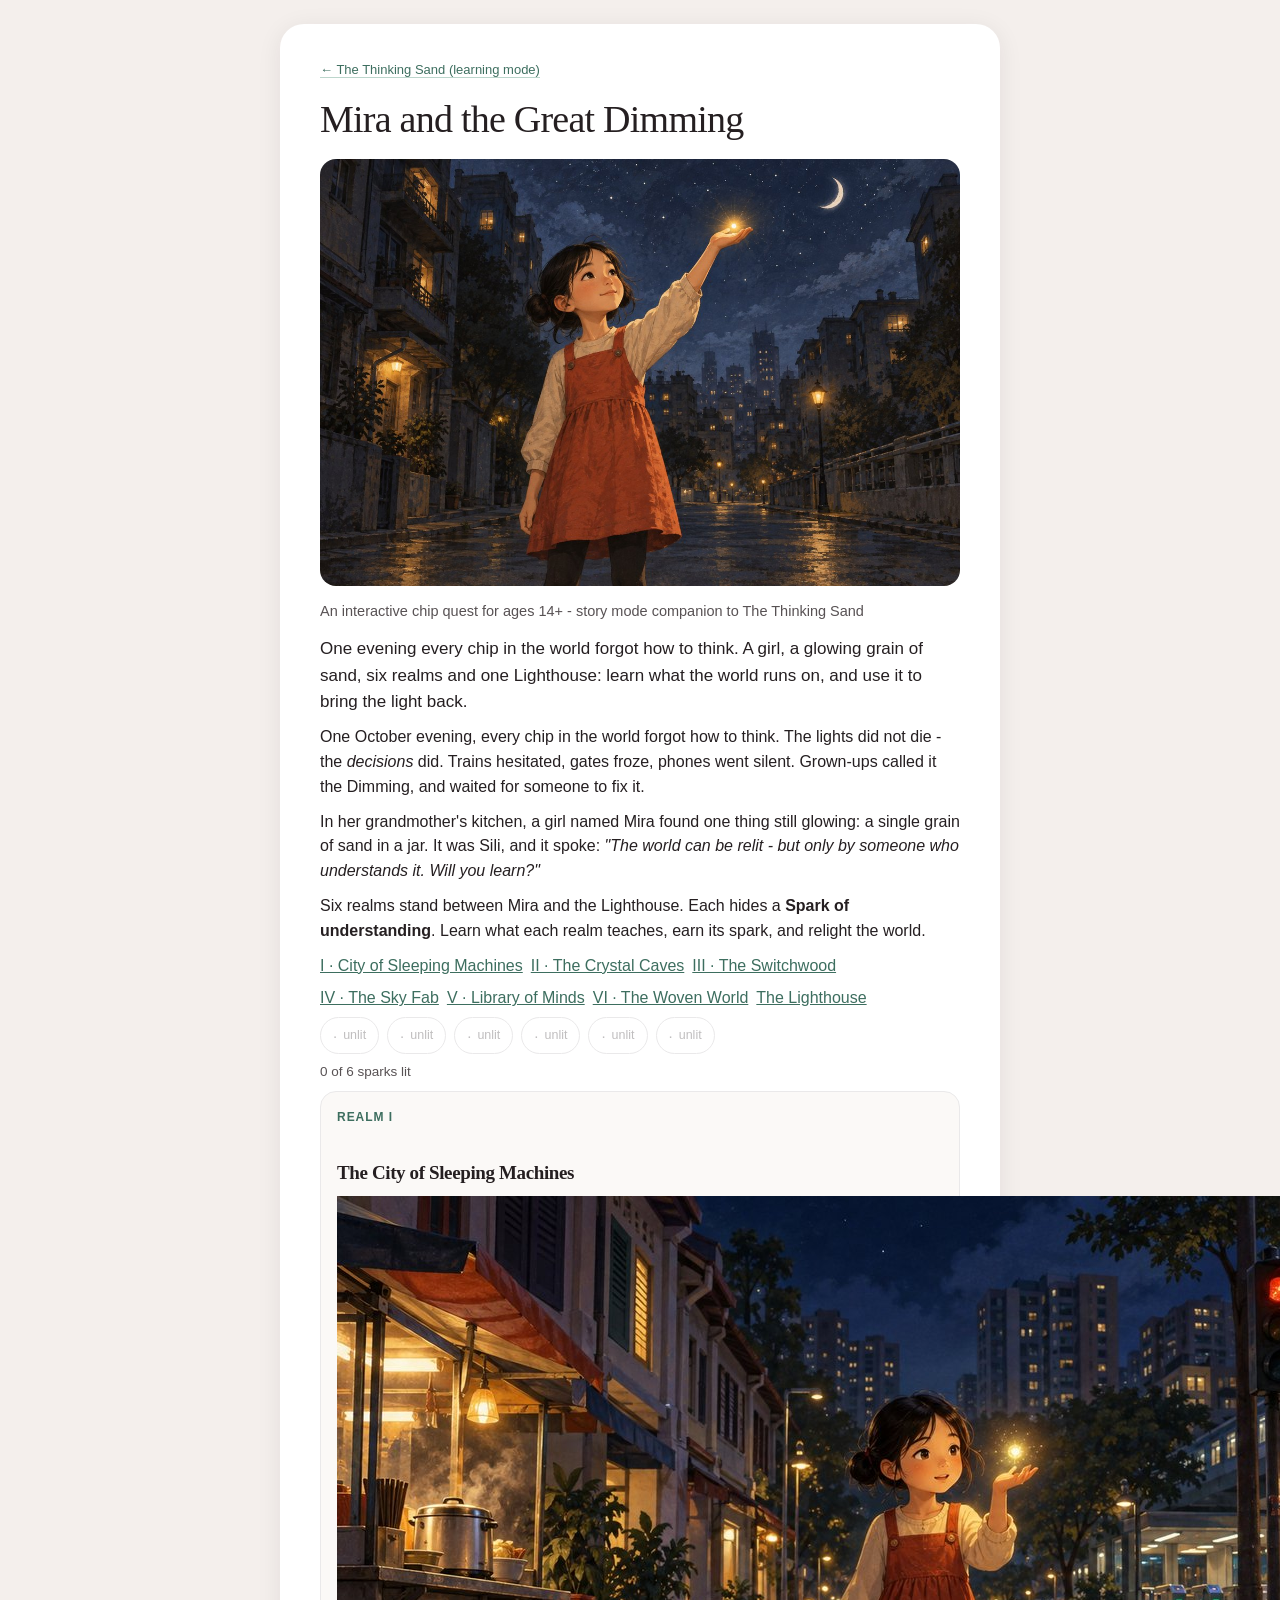
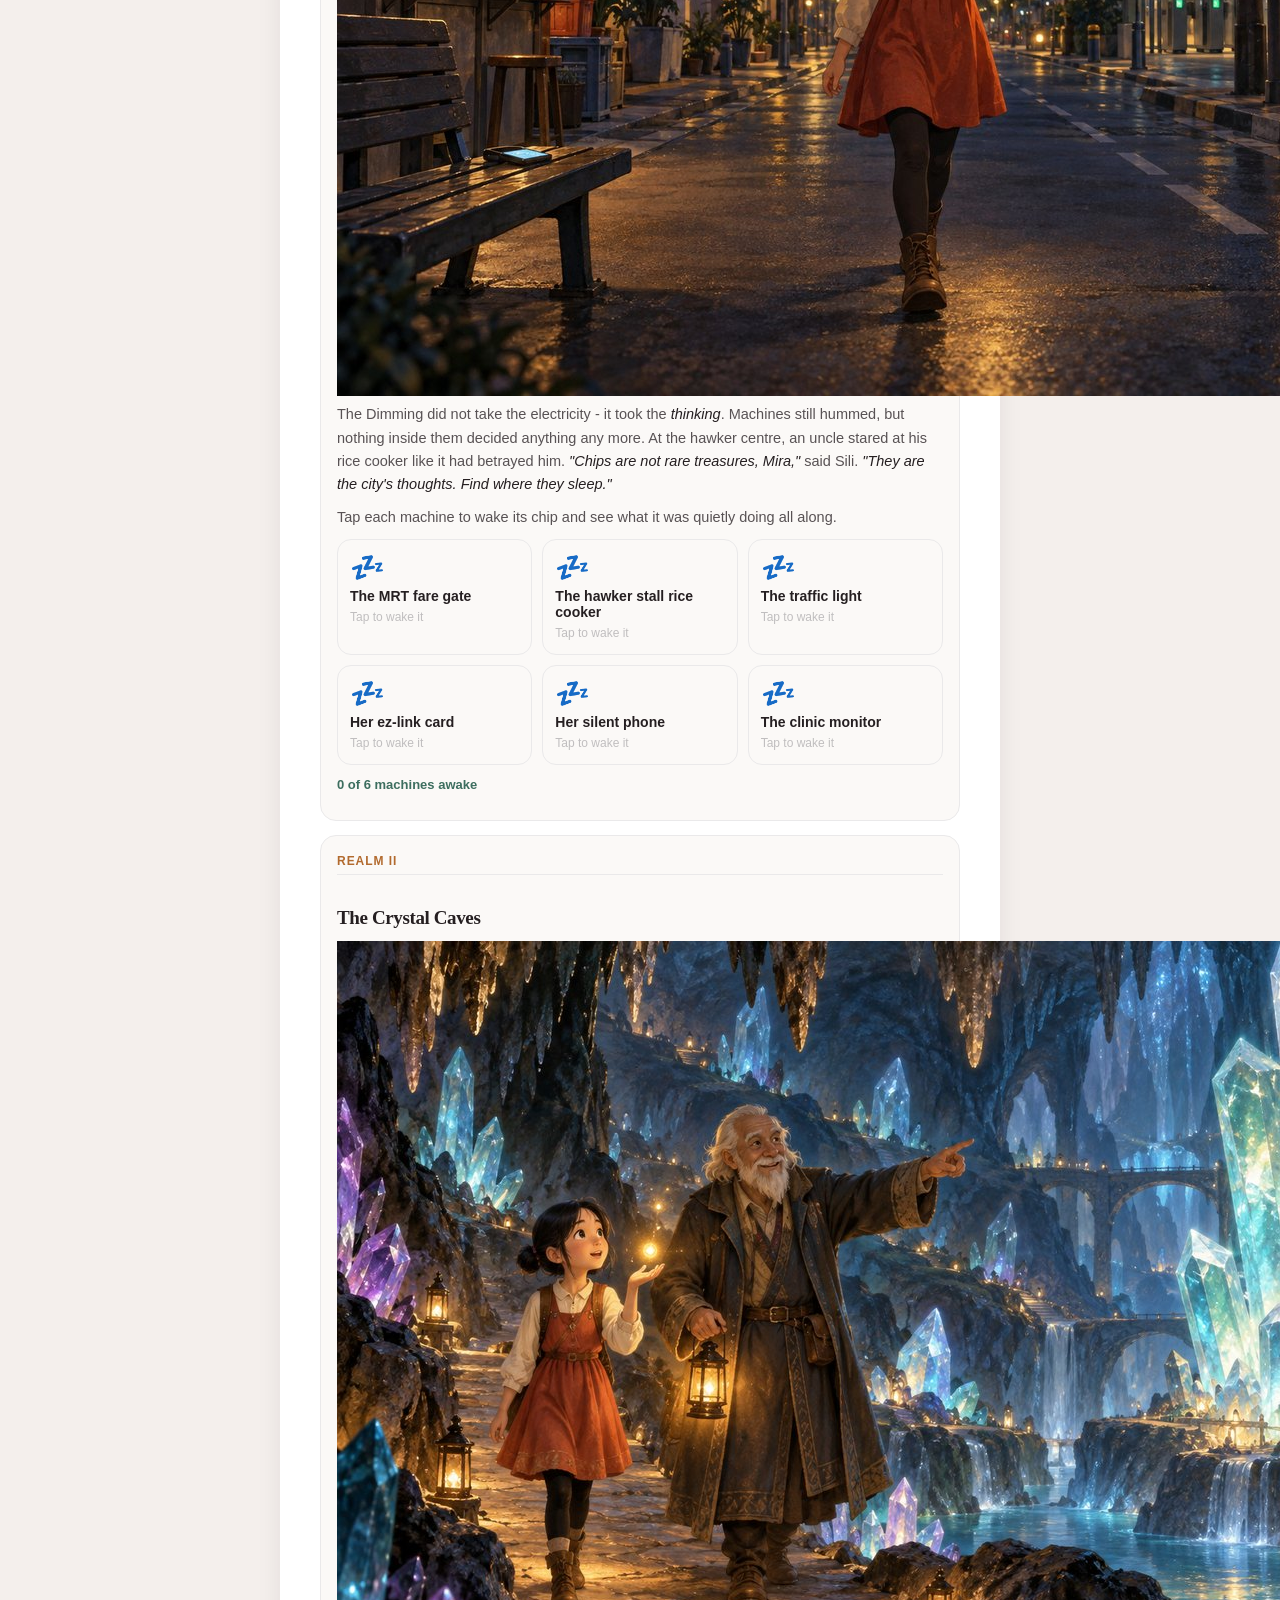
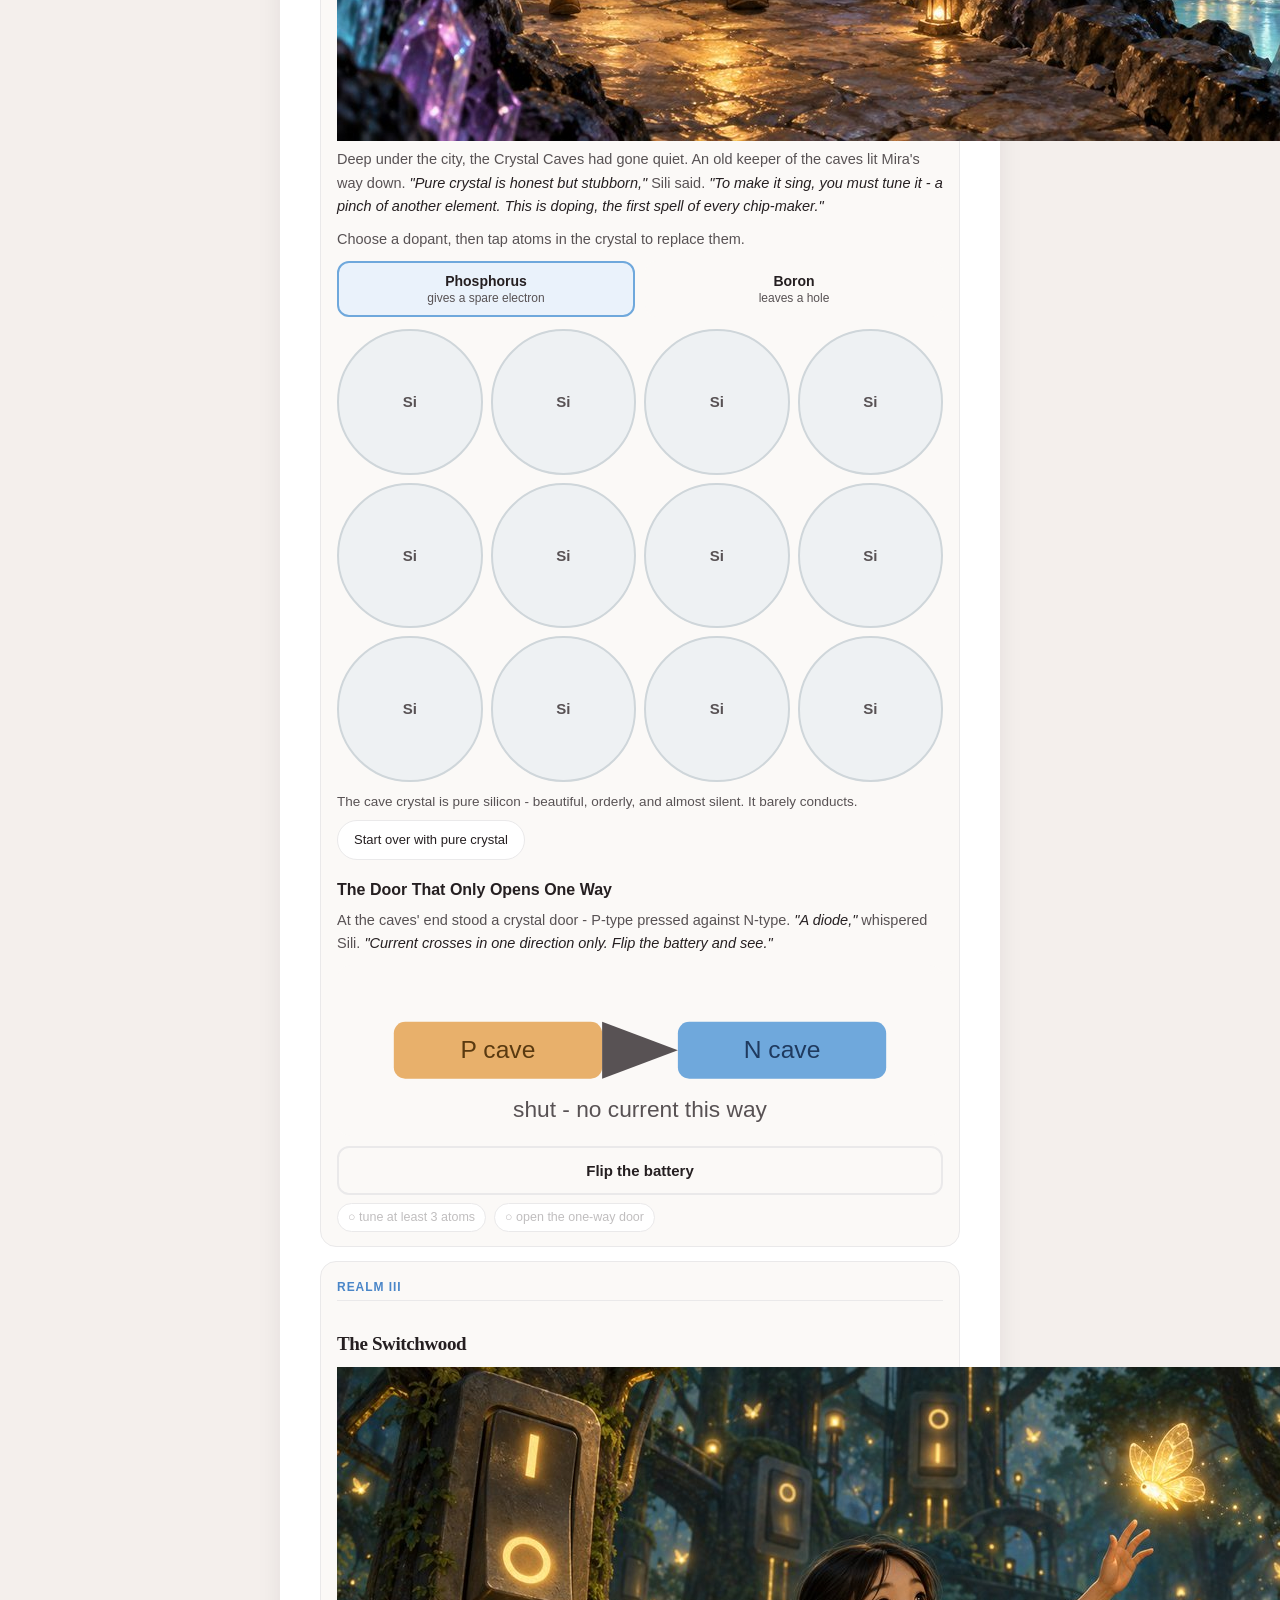
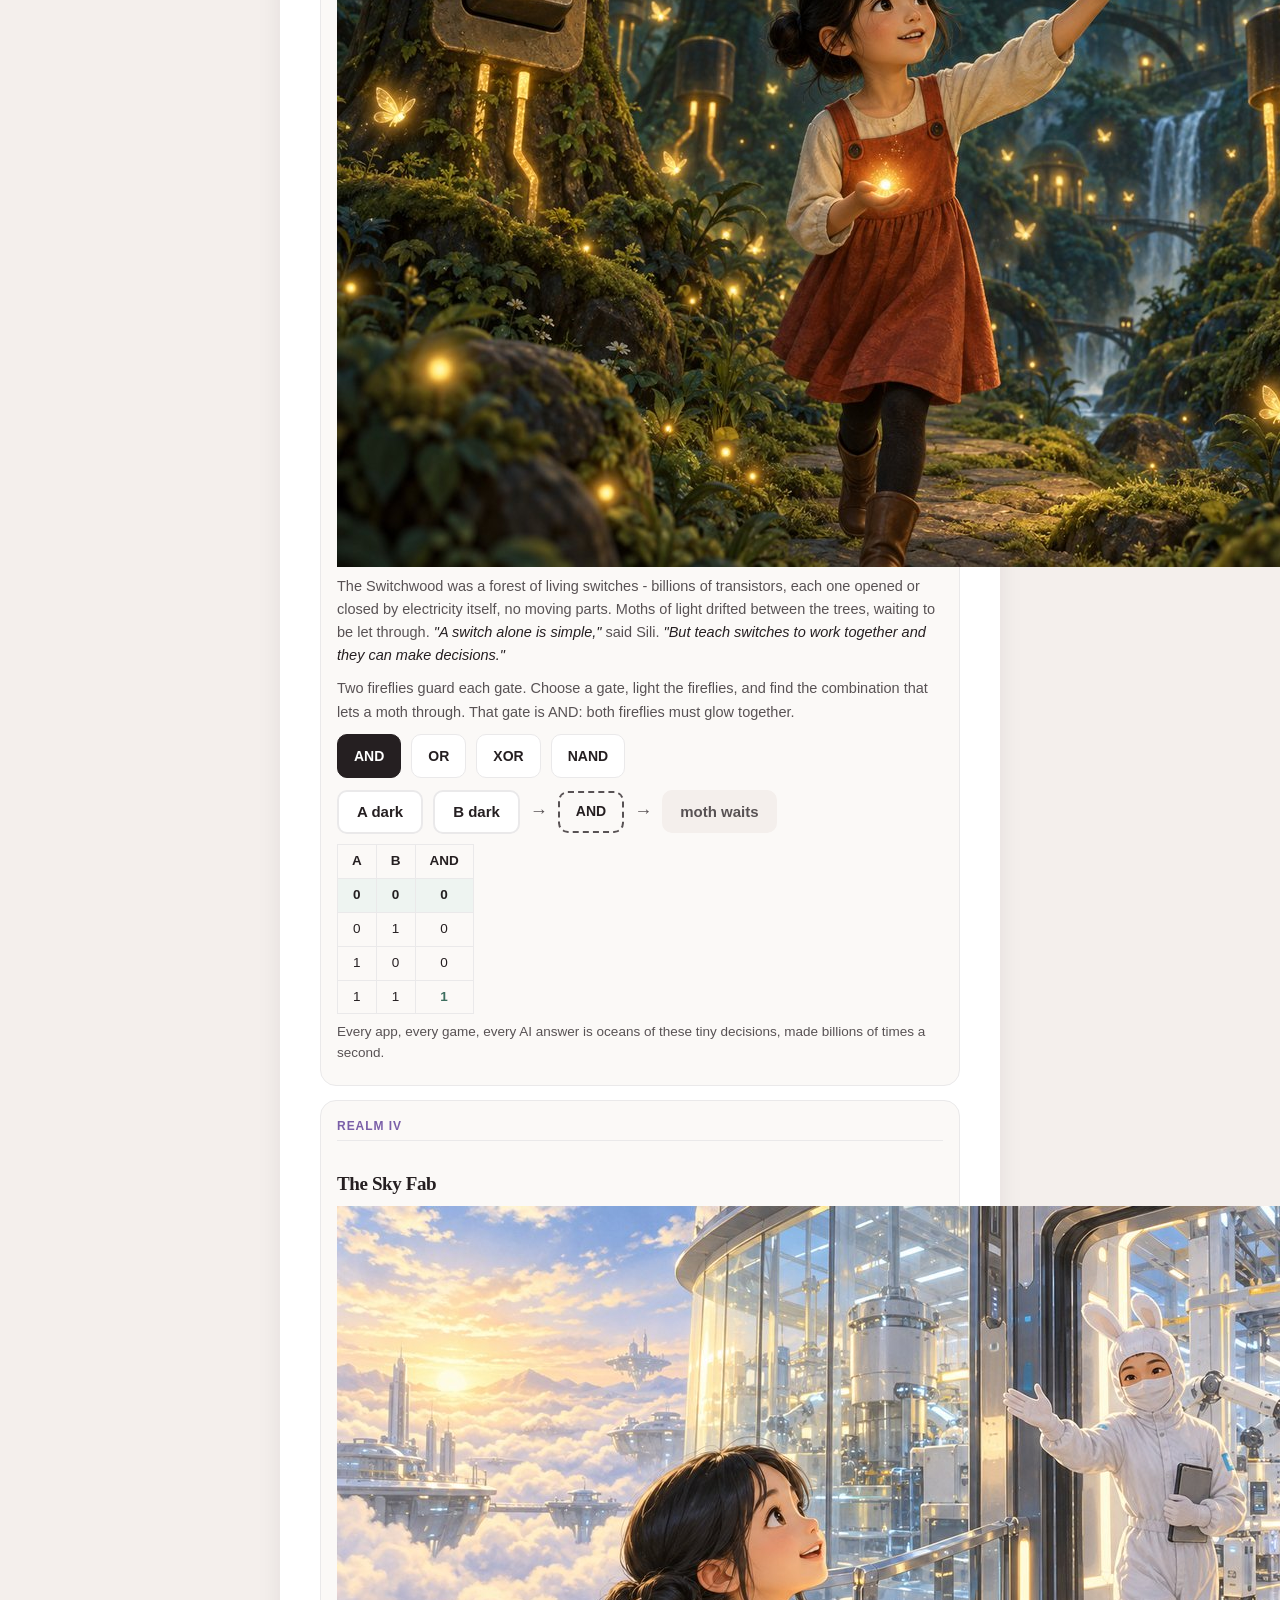
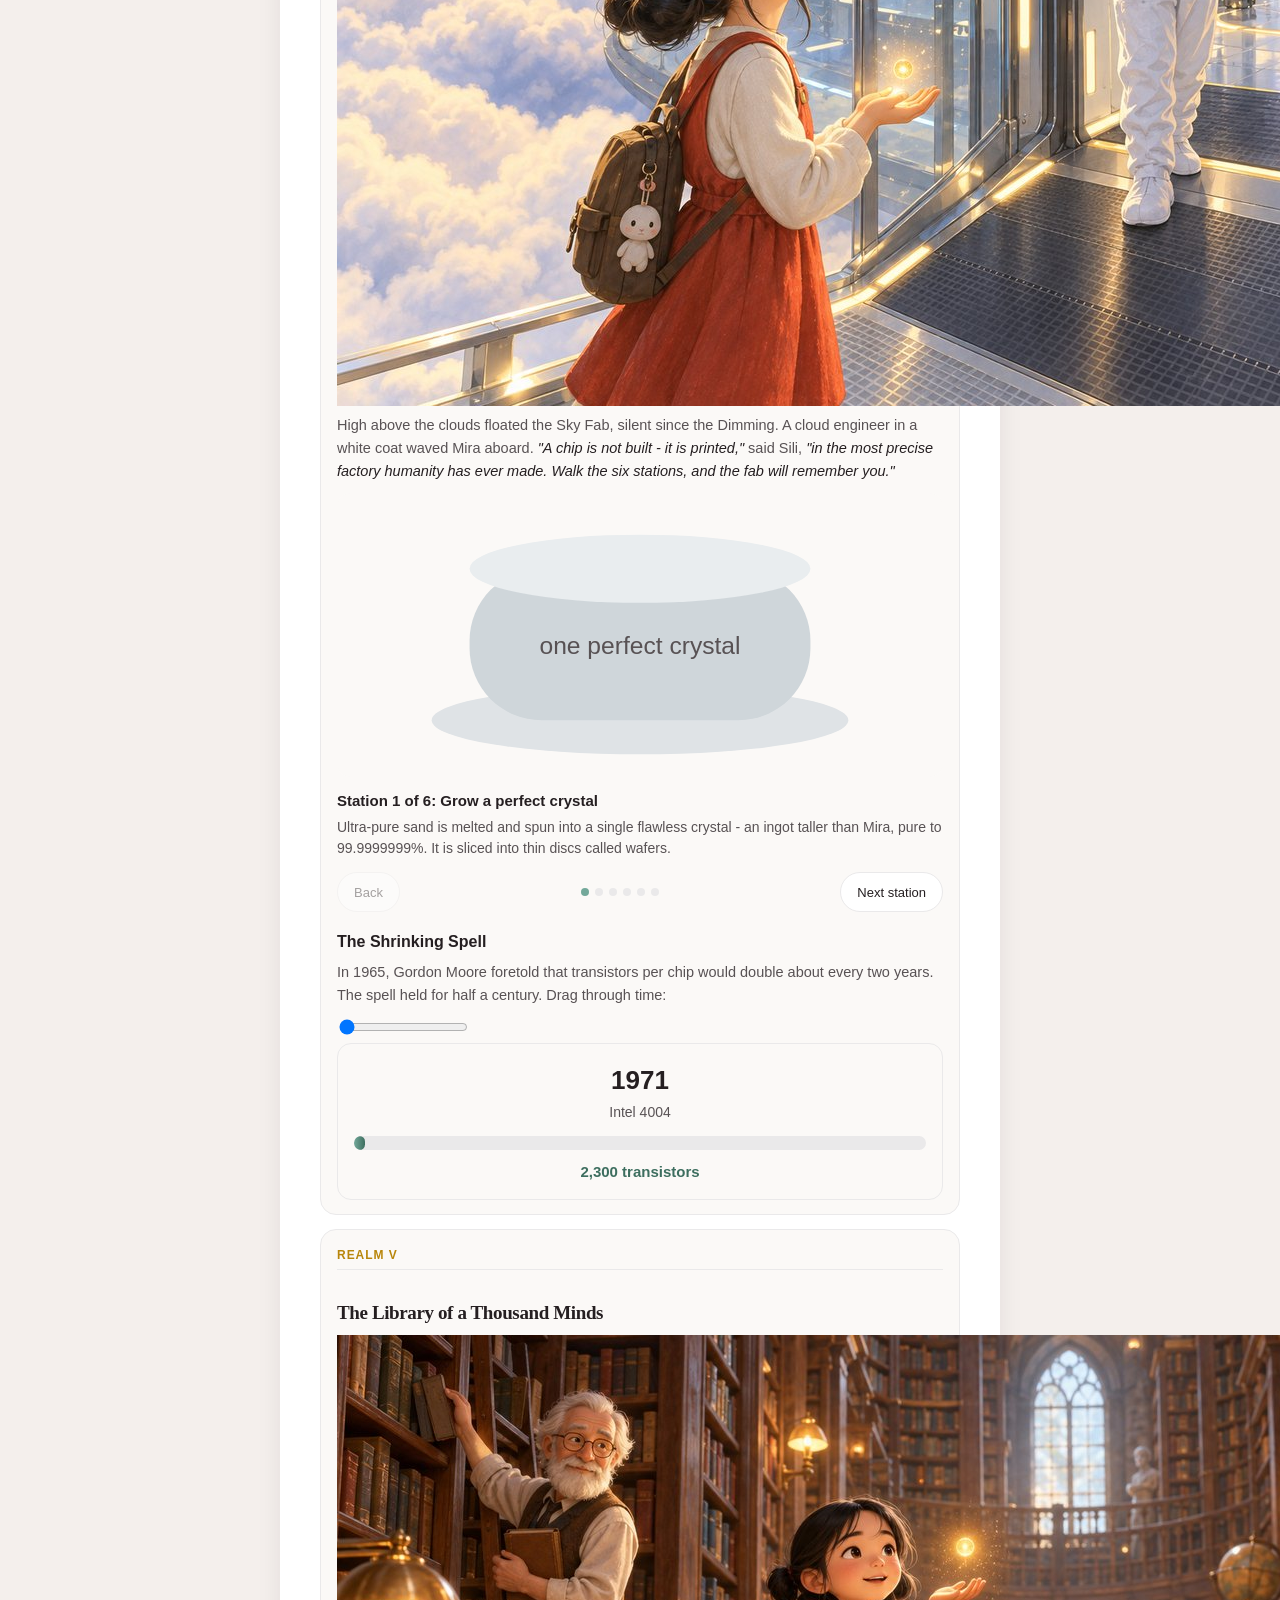
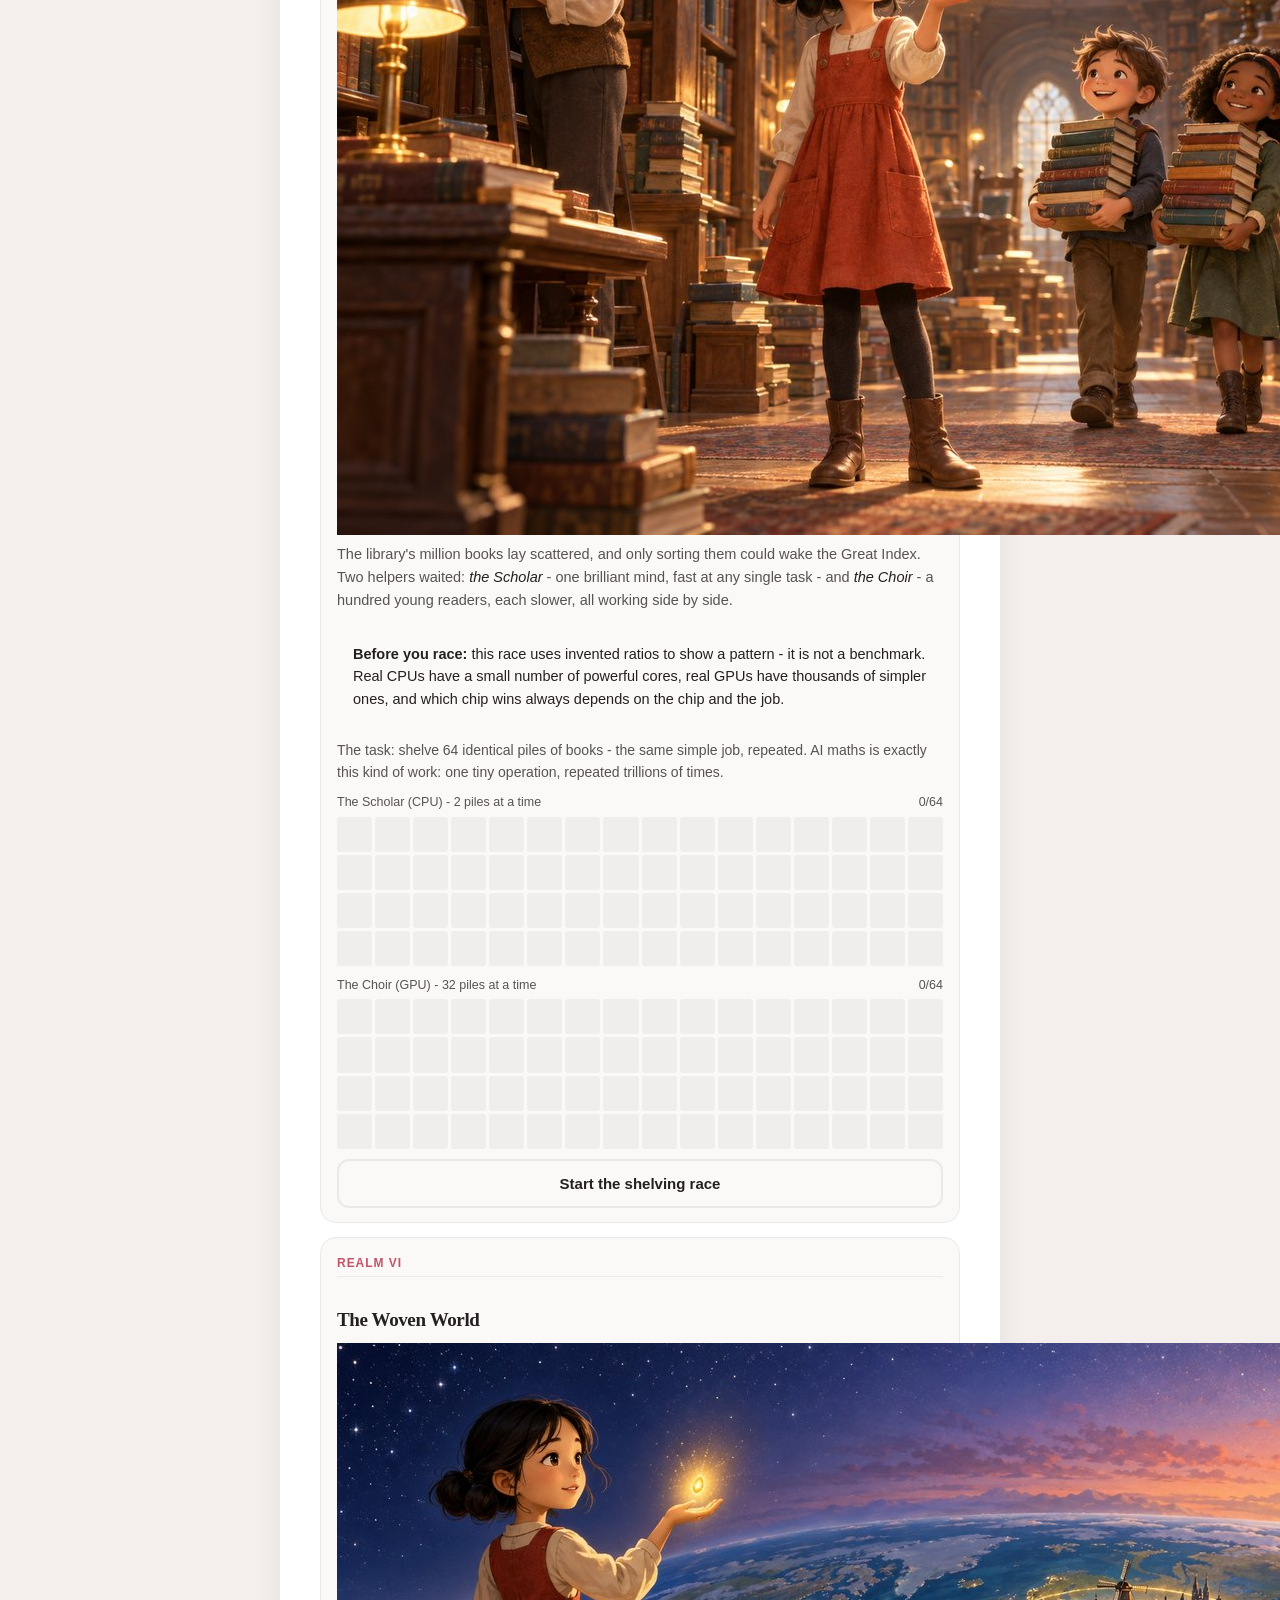
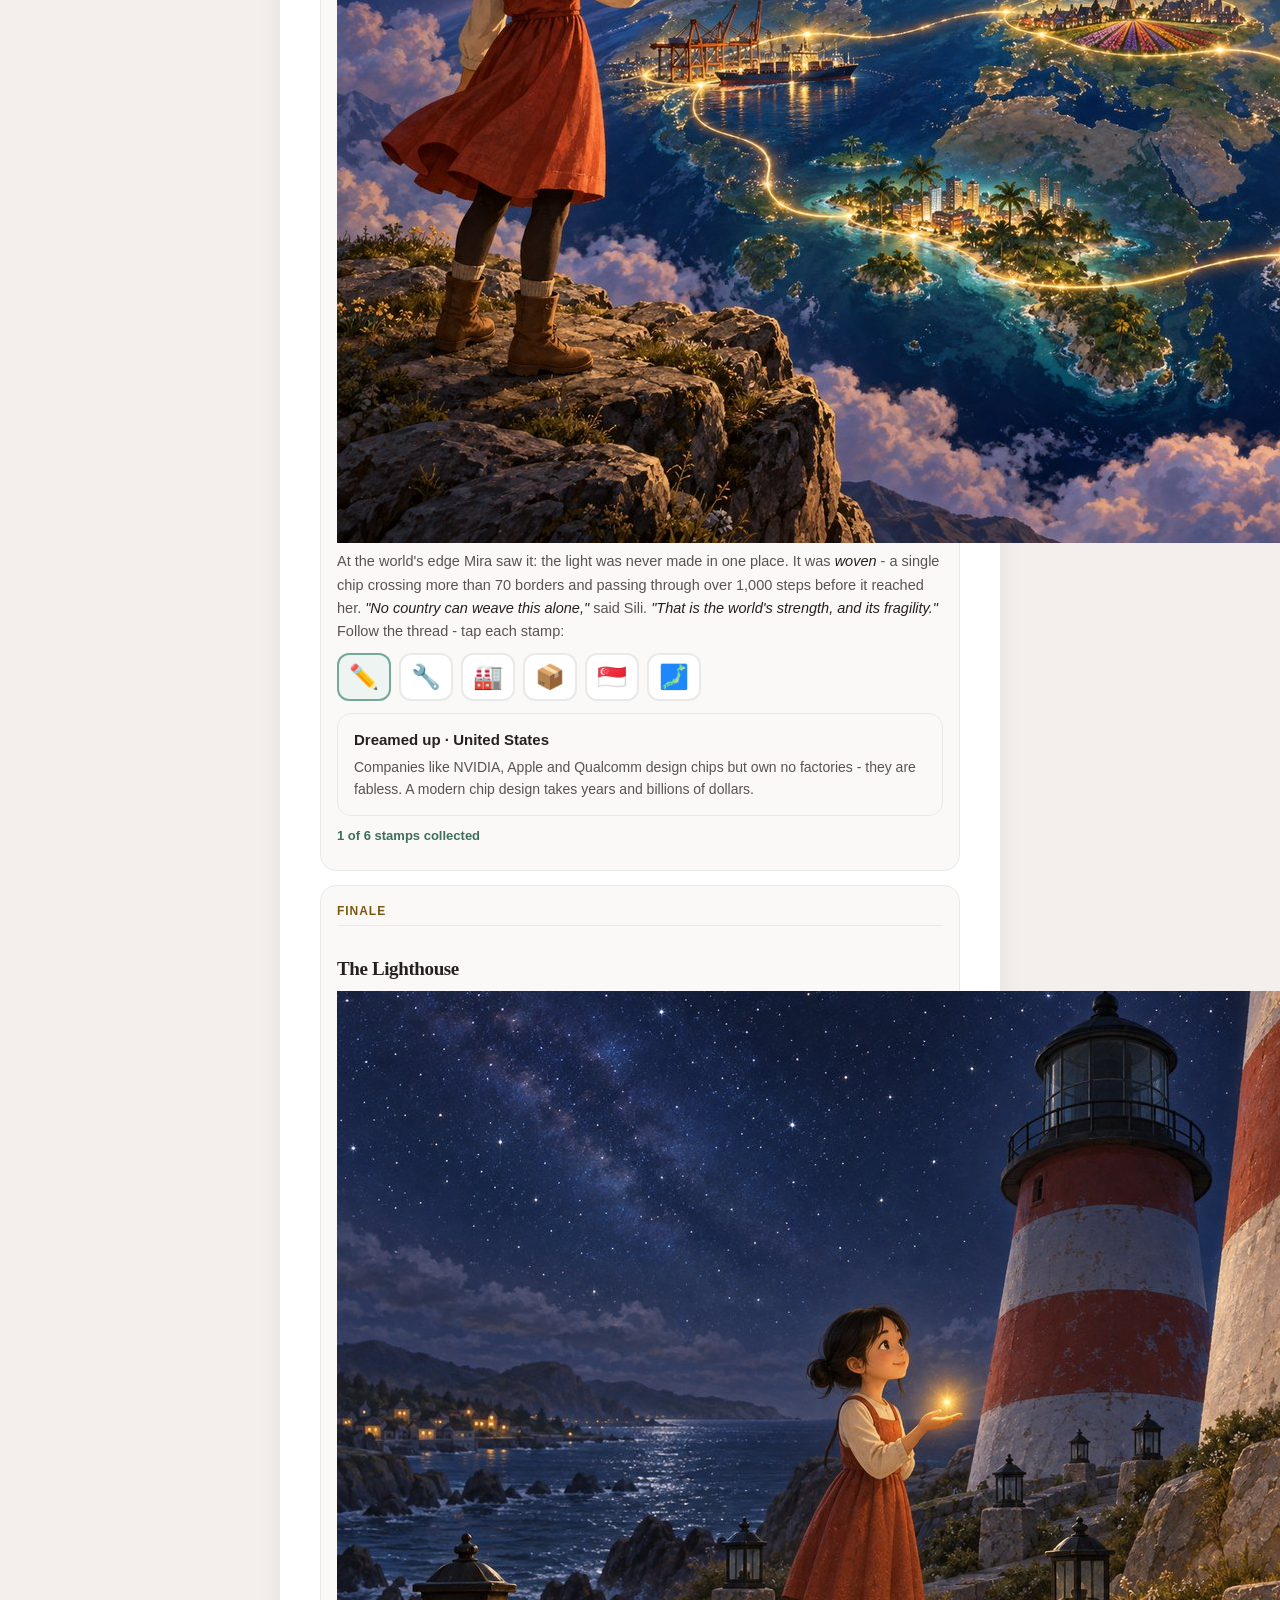
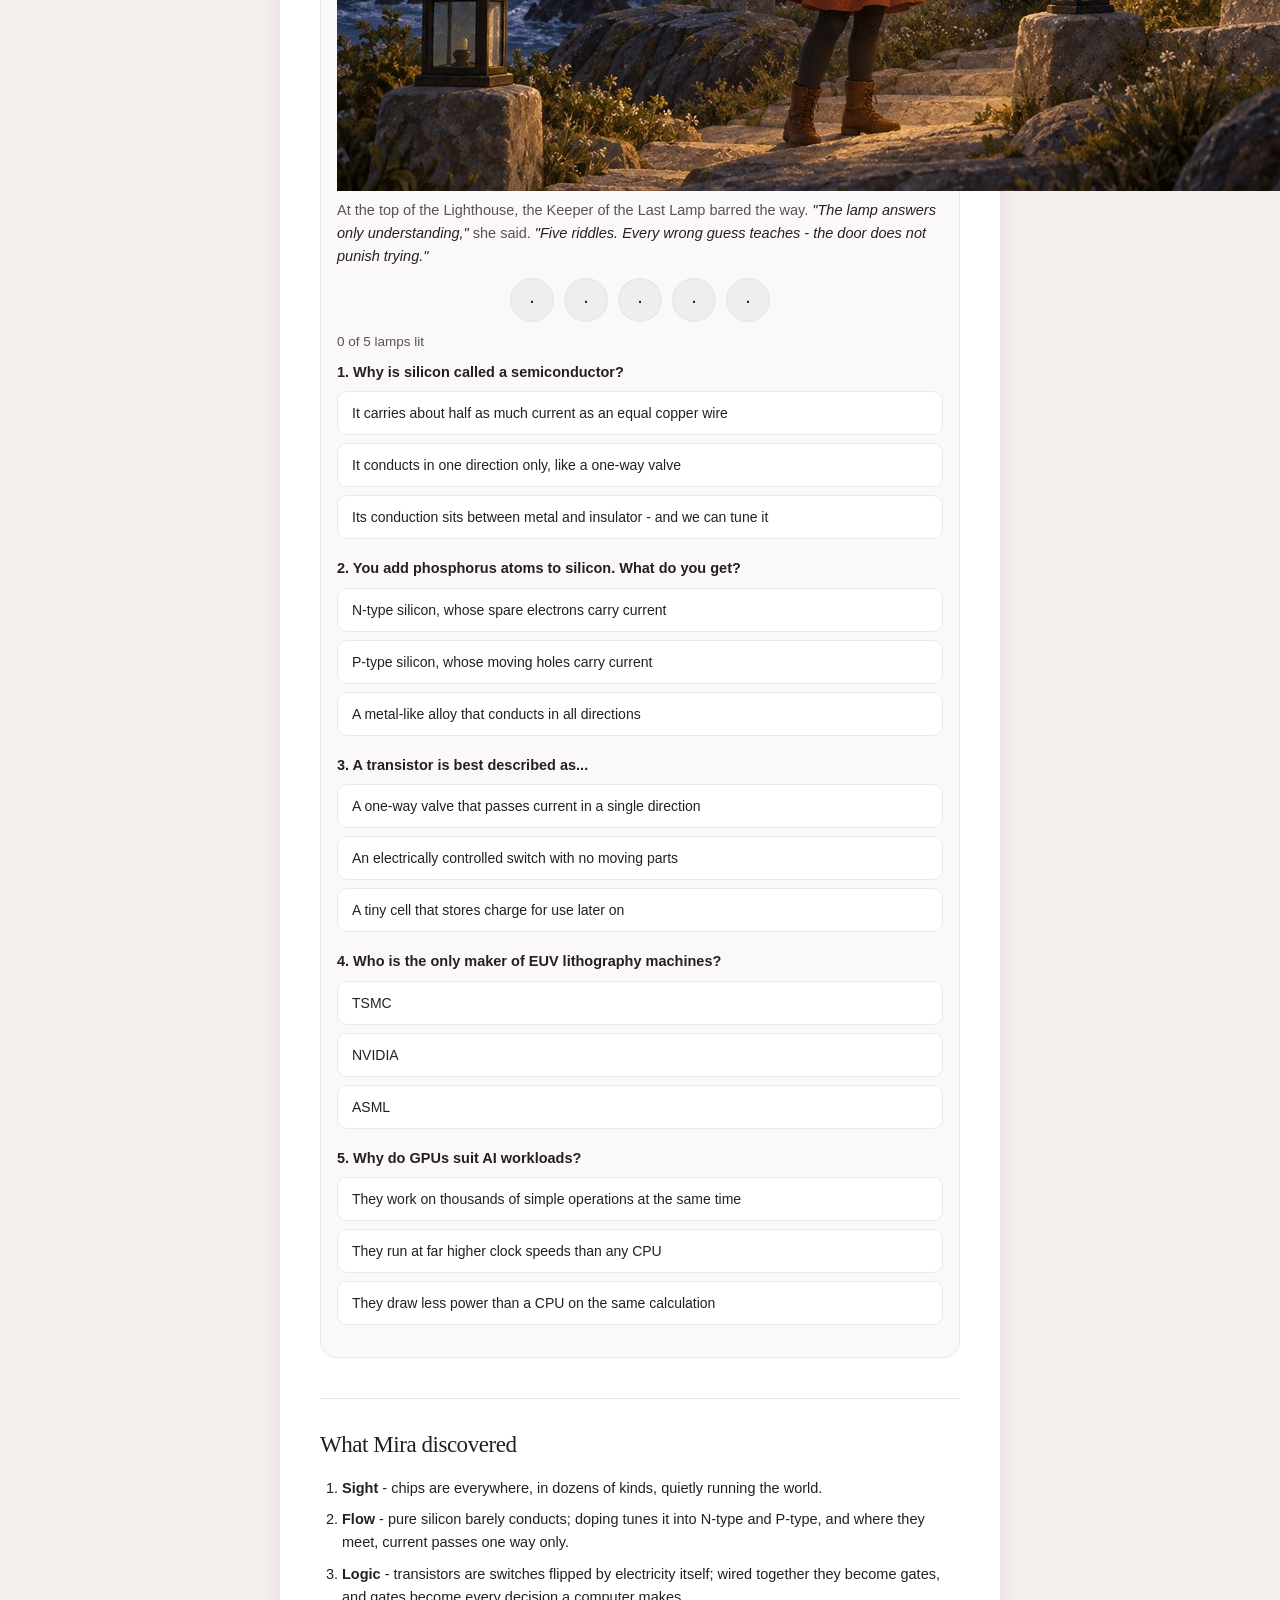
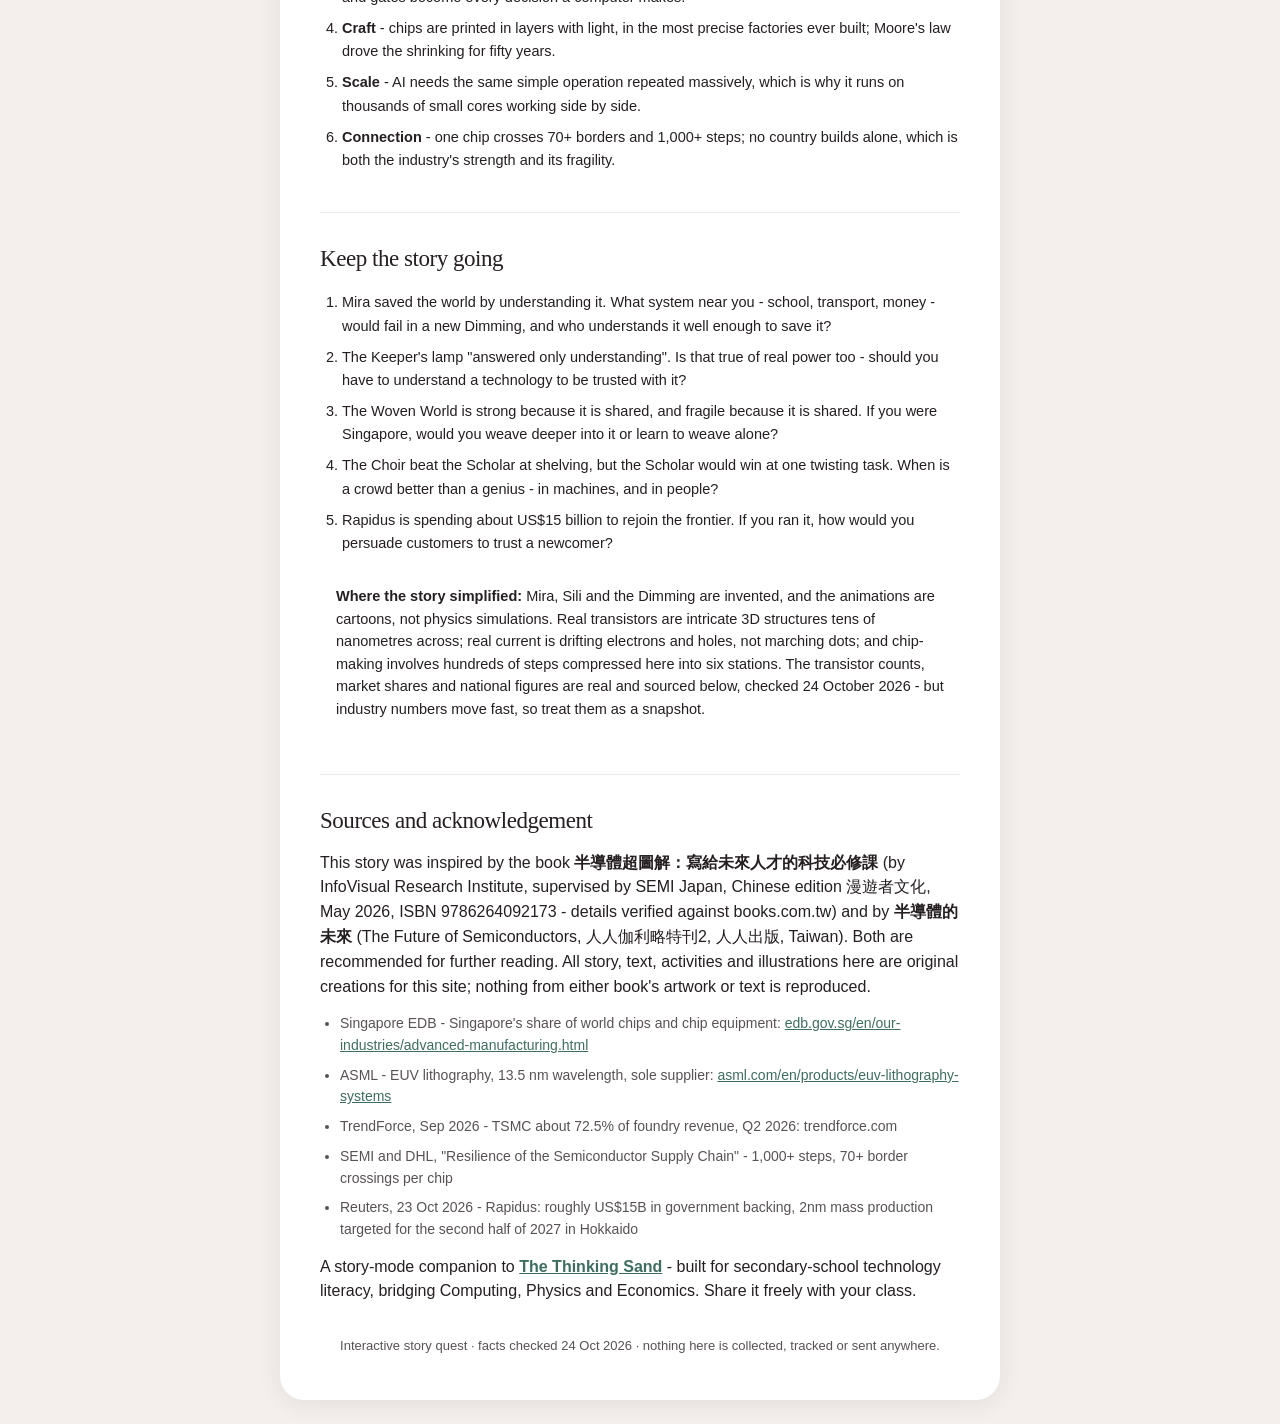
==== commit 1166bc69: "Replace scene divs with image elements in quest.html" ====
--- a/quest.html
+++ b/quest.html
@@ -39,7 +39,7 @@
     <span class="anchor" id="city"></span>
     <p class="quest-kicker">Realm I</p>
     <h2 class="quest-title">The City of Sleeping Machines</h2>
-    <div class="scene" id="sceneCity"></div>
+    <img class="scene-img" src="scene-city.svg" alt="Mira holds Sili up on a night street where everyday machines sleep with dim, dreaming lights">
     <p class="story">The Dimming did not take the electricity - it took the <em>thinking</em>. Machines still hummed, but nothing inside them decided anything any more. At the hawker centre, an uncle stared at his rice cooker like it had betrayed him. <em>"Chips are not rare treasures, Mira,"</em> said Sili. <em>"They are the city's thoughts. Find where they sleep."</em></p>
     <p class="story">Tap each machine to wake its chip and see what it was quietly doing all along.</p>
     <div class="huntgrid" id="cityGrid"></div>
@@ -51,7 +51,7 @@
     <span class="anchor" id="caves"></span>
     <p class="quest-kicker">Realm II</p>
     <h2 class="quest-title">The Crystal Caves</h2>
-    <div class="scene" id="sceneCaves"></div>
+    <img class="scene-img" src="scene-caves.svg" alt="An old keeper with a lantern guides Mira through glowing underground crystal caves">
     <p class="story">Deep under the city, the Crystal Caves had gone quiet. An old keeper of the caves lit Mira's way down. <em>"Pure crystal is honest but stubborn,"</em> Sili said. <em>"To make it sing, you must tune it - a pinch of another element. This is doping, the first spell of every chip-maker."</em></p>
     <p class="story">Choose a dopant, then tap atoms in the crystal to replace them.</p>
     <div class="dopick">
@@ -73,7 +73,7 @@
     <span class="anchor" id="forest"></span>
     <p class="quest-kicker">Realm III</p>
     <h2 class="quest-title">The Switchwood</h2>
-    <div class="scene" id="sceneForest"></div>
+    <img class="scene-img" src="scene-forest.svg" alt="Mira reaches for a golden moth in a twilight forest of gentle electronic switch trees">
     <p class="story">The Switchwood was a forest of living switches - billions of transistors, each one opened or closed by electricity itself, no moving parts. Moths of light drifted between the trees, waiting to be let through. <em>"A switch alone is simple,"</em> said Sili. <em>"But teach switches to work together and they can make decisions."</em></p>
     <p class="story">Two fireflies guard each gate. Choose a gate, light the fireflies, and find the combination that lets a moth through. <span id="gateStory"></span></p>
     <div class="dopick" id="gatePick" role="group" aria-label="Choose a gate"></div>
@@ -94,7 +94,7 @@
     <span class="anchor" id="skyfab"></span>
     <p class="quest-kicker">Realm IV</p>
     <h2 class="quest-title">The Sky Fab</h2>
-    <div class="scene" id="sceneFab"></div>
+    <img class="scene-img" src="scene-fab.svg" alt="A cleanroom-suited engineer waves Mira aboard a chip factory floating on a sea of clouds">
     <p class="story">High above the clouds floated the Sky Fab, silent since the Dimming. A cloud engineer in a white coat waved Mira aboard. <em>"A chip is not built - it is printed,"</em> said Sili, <em>"in the most precise factory humanity has ever made. Walk the six stations, and the fab will remember you."</em></p>
     <div id="fabArt"></div>
     <p class="stepline" id="fabStepLine"></p>
@@ -120,7 +120,7 @@
     <span class="anchor" id="library"></span>
     <p class="quest-kicker">Realm V</p>
     <h2 class="quest-title">The Library of a Thousand Minds</h2>
-    <div class="scene" id="sceneLibrary"></div>
+    <img class="scene-img" src="scene-library.svg" alt="An elderly scholar and a choir of children carrying books inside a vast lamp-lit library">
     <p class="story">The library's million books lay scattered, and only sorting them could wake the Great Index. Two helpers waited: <em>the Scholar</em> - one brilliant mind, fast at any single task - and <em>the Choir</em> - a hundred young readers, each slower, all working side by side.</p>
     <div class="callout"><strong>Before you race:</strong> this race uses invented ratios to show a pattern - it is not a benchmark. Real CPUs have a small number of powerful cores, real GPUs have thousands of simpler ones, and which chip wins always depends on the chip and the job.</div>
     <p class="racetask">The task: shelve 64 identical piles of books - the same simple job, repeated. AI maths is exactly this kind of work: one tiny operation, repeated trillions of times.</p>
@@ -137,7 +137,7 @@
     <span class="anchor" id="woven"></span>
     <p class="quest-kicker">Realm VI</p>
     <h2 class="quest-title">The Woven World</h2>
-    <div class="scene" id="sceneWoven"></div>
+    <img class="scene-img" src="scene-woven.svg" alt="Mira stands on a cliff at dawn, watching a golden thread wind around the glowing Earth">
     <p class="story">At the world's edge Mira saw it: the light was never made in one place. It was <em>woven</em> - a single chip crossing more than 70 borders and passing through over 1,000 steps before it reached her. <em>"No country can weave this alone,"</em> said Sili. <em>"That is the world's strength, and its fragility."</em> Follow the thread - tap each stamp:</p>
     <div class="stamps" id="stamps"></div>
     <div class="passcard">
@@ -152,7 +152,7 @@
     <span class="anchor" id="lighthouse"></span>
     <p class="quest-kicker">Finale</p>
     <h2 class="quest-title">The Lighthouse</h2>
-    <div class="scene" id="sceneLighthouse"></div>
+    <img class="scene-img" src="scene-lighthouse.svg" alt="An elderly keeper at the door of a dark lighthouse as Mira holds Sili up hopefully">
     <p class="story">At the top of the Lighthouse, the Keeper of the Last Lamp barred the way. <em>"The lamp answers only understanding,"</em> she said. <em>"Five riddles. Every wrong guess teaches - the door does not punish trying."</em></p>
     <div class="quest-lamps" id="lamps"></div>
     <p class="verdict" id="lampCount">0 of 5 lamps lit</p>
--- a/quest.css
+++ b/quest.css
@@ -224,3 +224,6 @@
 .discussion li, ol.discussion { font-size: 14.5px; line-height: 1.6; }
 ol.discussion { padding-left: 22px; }
 ol.discussion li { margin-bottom: 8px; }
+
+/* Hero character art */
+.hero-mira { width: 100%; height: auto; display: block; border-radius: 16px; margin: 10px 0 14px; }
